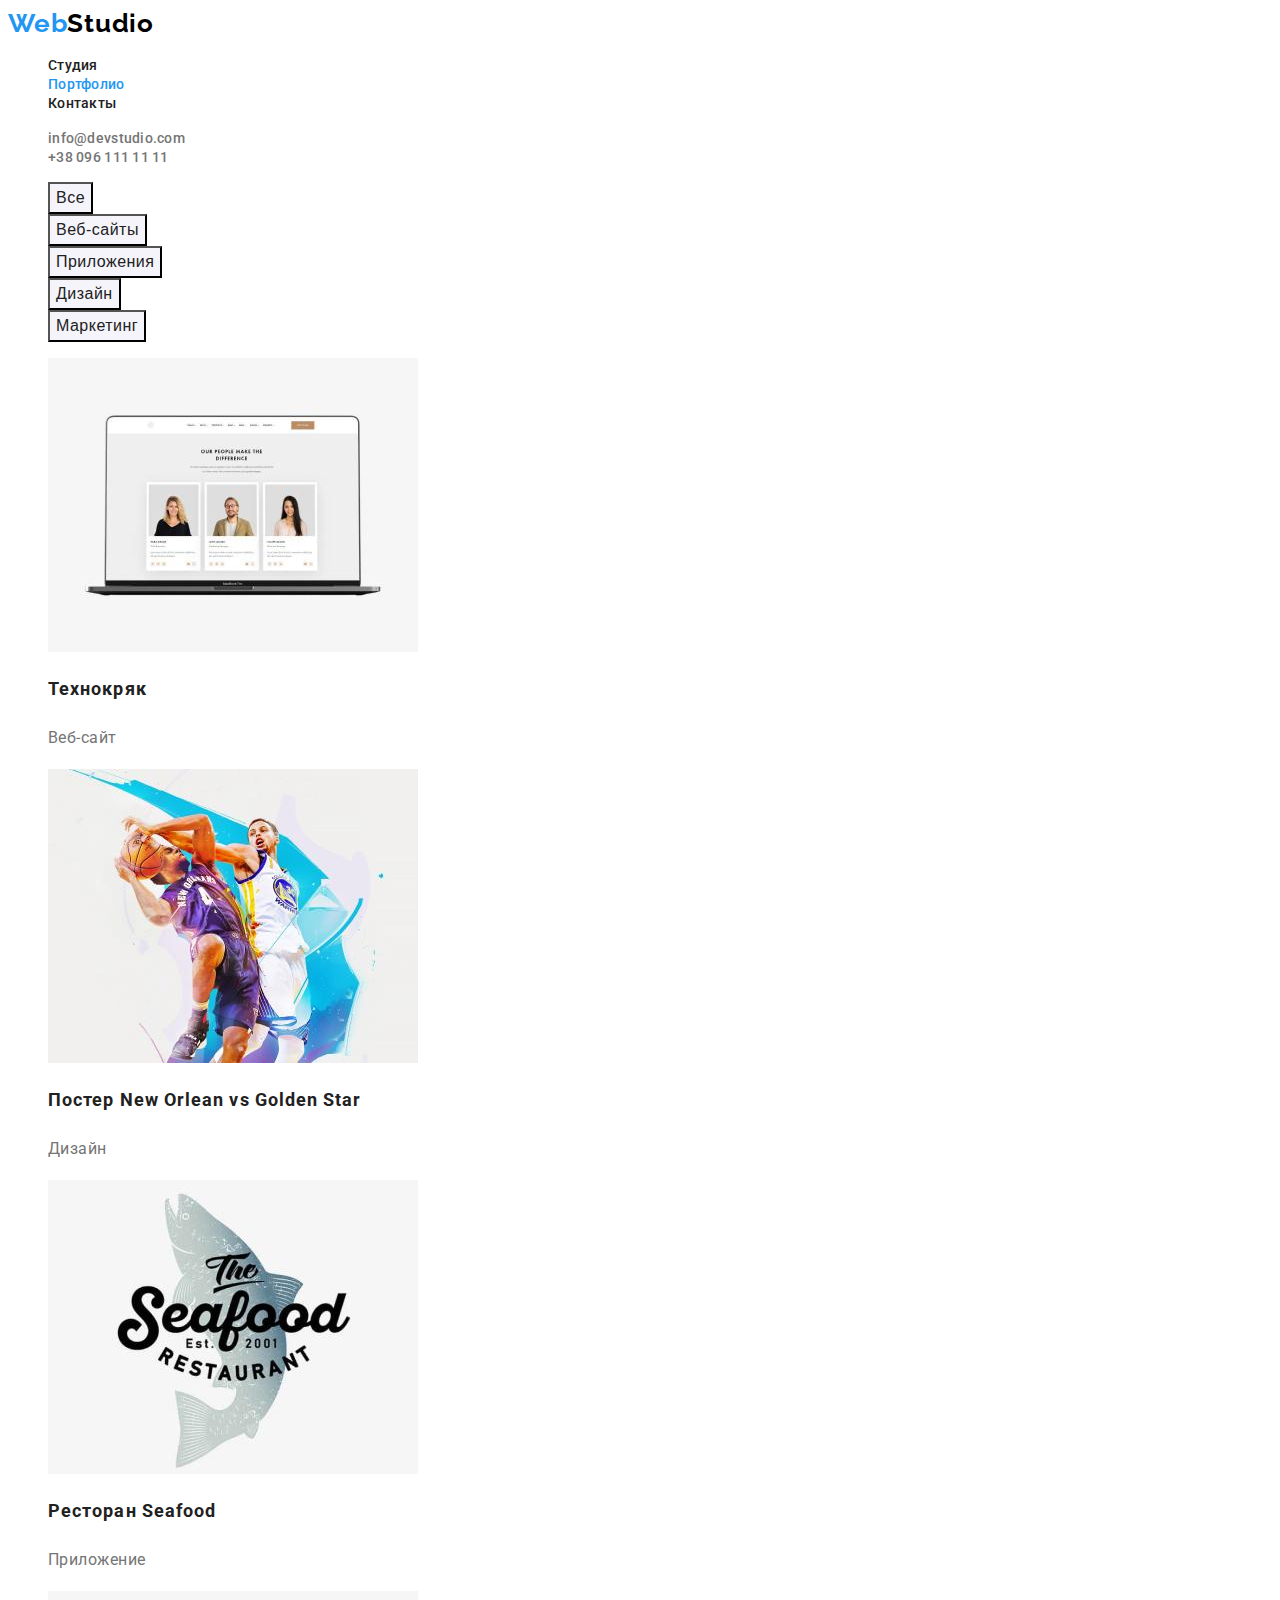
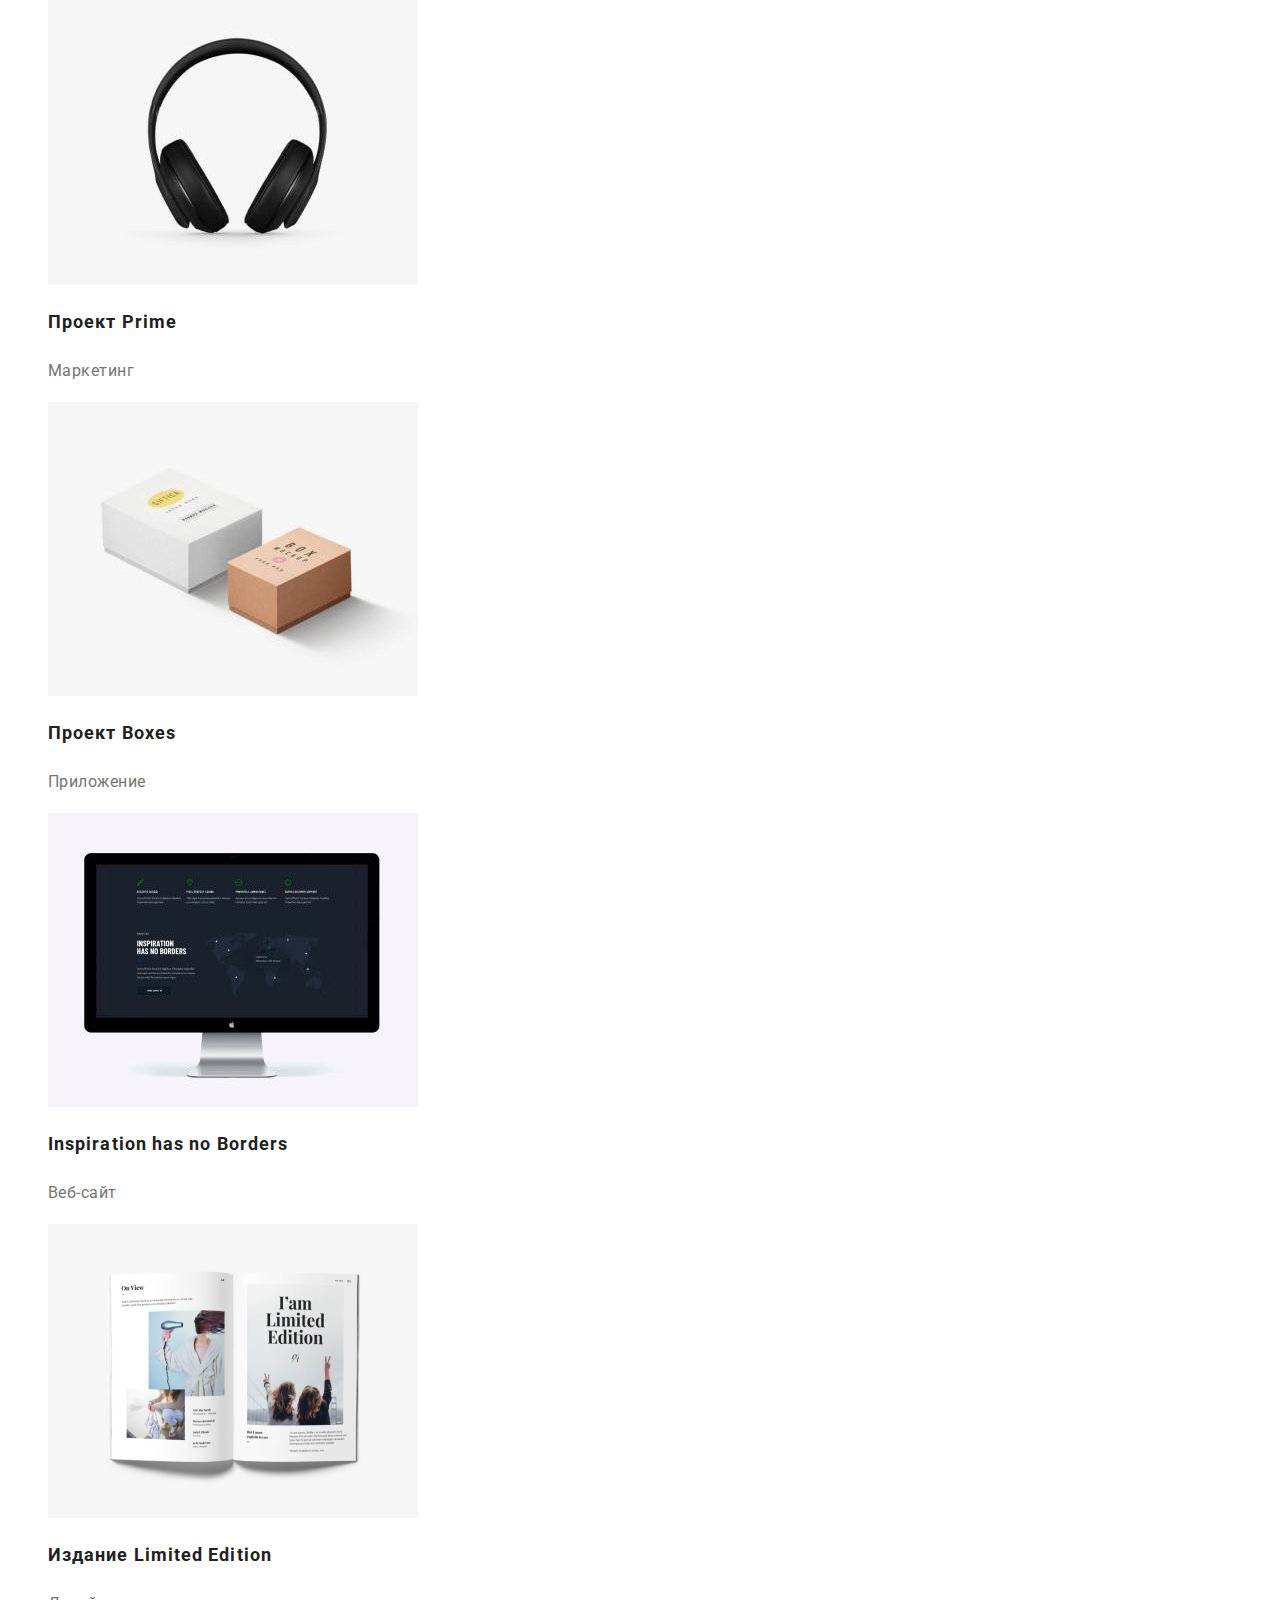
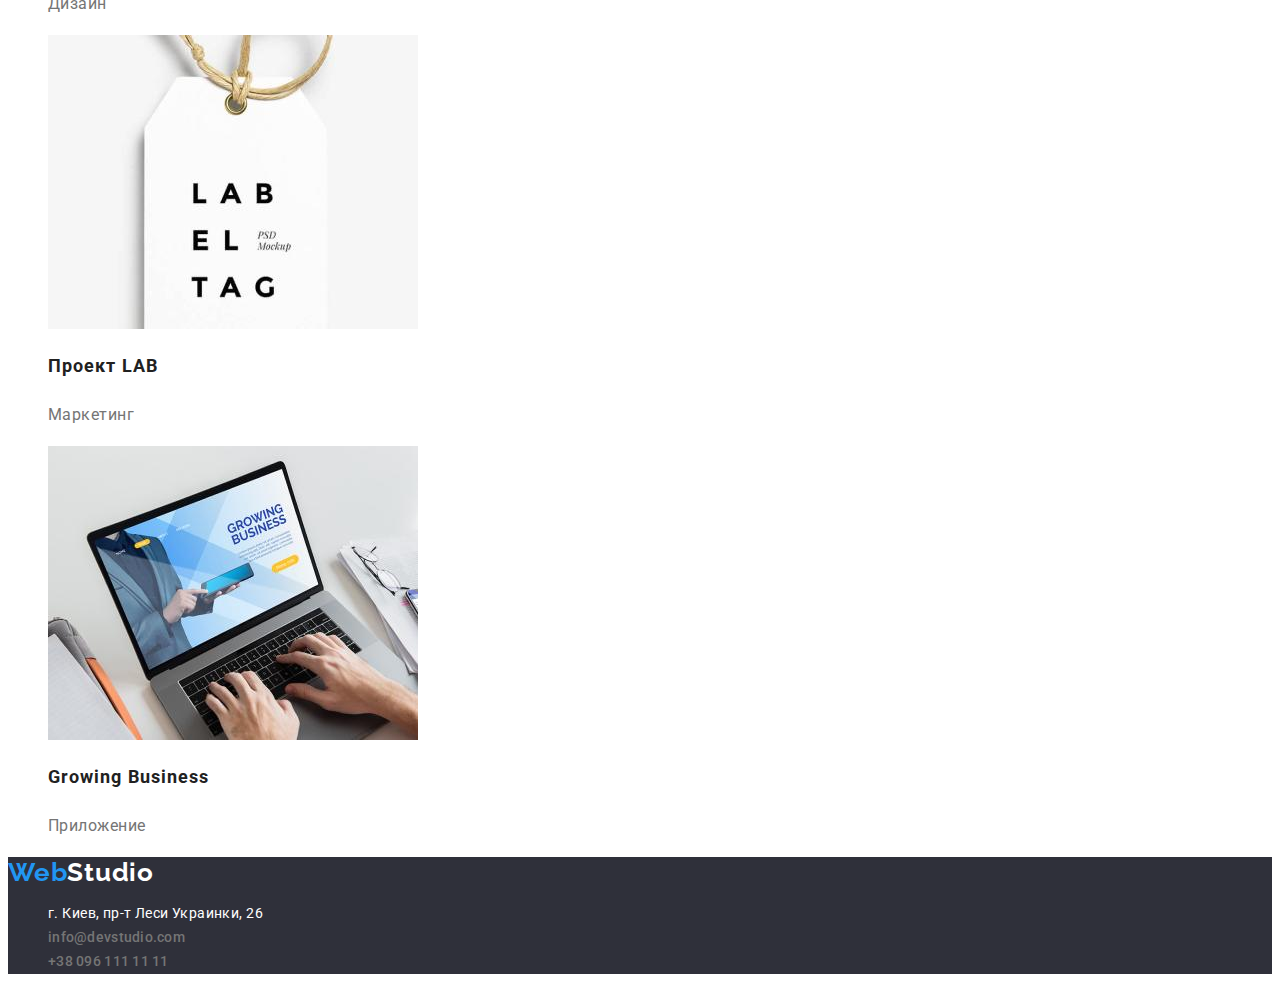
==== portfolio.html @ d2541bf8 "Adds homework2 files" ====
<!DOCTYPE html>
<html lang="ru">
  <head>
    <meta charset="UTF-8" />
    <meta http-equiv="X-UA-Compatible" content="IE=edge" />
    <meta name="viewport" content="width=device-width, initial-scale=1.0" />
    <title>Портфолио</title>
    <link rel="preconnect" href="https://fonts.googleapis.com" />
    <link rel="preconnect" href="https://fonts.gstatic.com" crossorigin />
    <link
      href="https://fonts.googleapis.com/css2?family=Raleway:wght@700&family=Roboto:wght@400;500;700;900&display=swap"
      rel="stylesheet"
    />
    <link rel="stylesheet" href="./css/styles.css" />
  </head>
  <body>
    <header>
      <nav class="nav">
        <a
          href="https://aleksgtd.github.io/goit-markup-hw-02/"
          lang="en"
          class="link logo"
          ><span class="left">Web</span
          ><span class="right-header">Studio</span></a
        >
        <ul class="list site-nav">
          <li>
            <a href="./index.html" class="link site-nav-link">Студия</a>
          </li>
          <li>
            <a href="portfolio.html" class="link site-nav-link current"
              >Портфолио</a
            >
          </li>
          <li><a href="" class="link site-nav-link">Контакты</a></li>
        </ul>
      </nav>

      <ul class="list contacts">
        <li>
          <a href="mailto:info@devstudio.com" class="link contacts-link"
            >info@devstudio.com</a
          >
        </li>
        <li>
          <a href="tel:+380961111111" class="link contacts-link"
            >+38 096 111 11 11</a
          >
        </li>
      </ul>
    </header>

    <main>
      <section class="portfolio">
        <ul class="list">
          <li>
            <button type="button" class="button portfolio-btn">Все</button>
          </li>
          <li>
            <button type="button" class="button portfolio-btn">
              Веб-сайты
            </button>
          </li>
          <li>
            <button type="button" class="button portfolio-btn">
              Приложения
            </button>
          </li>
          <li>
            <button type="button" class="button portfolio-btn">Дизайн</button>
          </li>
          <li>
            <button type="button" class="button portfolio-btn">
              Маркетинг
            </button>
          </li>
        </ul>

        <ul class="list">
          <li>
            <img
              src="./images-portfolio/img-web-site.jpg"
              alt="ноутбук с открытым сайтом"
              width="370"
              height="294"
            />

            <h2 class="portfolio-title">Технокряк</h2>
            <p class="portfolio-desc">Веб-сайт</p>
          </li>
          <li>
            <img
              src="./images-portfolio/img-design.jpg"
              alt="постер баскетбольной игры"
              width="370"
              height="294"
            />

            <h2 class="portfolio-title">
              Постер <span lang="en">New Orlean vs Golden Star</span>
            </h2>
            <p class="portfolio-desc">Дизайн</p>
          </li>
          <li>
            <img
              src="./images-portfolio/img-seafood.jpg"
              alt="логотип ресторана"
              width="370"
              height="294"
            />

            <h2 class="portfolio-title">
              Ресторан <span lang="en">Seafood</span>
            </h2>
            <p class="portfolio-desc">Приложение</p>
          </li>
          <li>
            <img
              src="./images-portfolio/img-project-prime.jpg"
              alt="наушники"
              width="370"
              height="294"
            />

            <h2 class="portfolio-title">Проект <span lang="en">Prime</span></h2>
            <p class="portfolio-desc">Маркетинг</p>
          </li>
          <li>
            <img
              src="./images-portfolio/img-project-boxes.jpg"
              alt="коробки"
              width="370"
              height="294"
            />

            <h2 class="portfolio-title">Проект <span lang="en">Boxes</span></h2>
            <p class="portfolio-desc">Приложение</p>
          </li>
          <li>
            <img
              src="./images-portfolio/img-inspiration-no-borders.jpg"
              alt="монитор компьютера"
              width="370"
              height="294"
            />

            <h2 lang="en" class="portfolio-title">
              Inspiration has no Borders
            </h2>
            <p class="portfolio-desc">Веб-сайт</p>
          </li>
          <li>
            <img
              src="./images-portfolio/img-limited-edition.jpg"
              alt="открытая книга"
              width="370"
              height="294"
            />

            <h2 class="portfolio-title">
              Издание <span lang="en">Limited Edition</span>
            </h2>
            <p class="portfolio-desc">Дизайн</p>
          </li>
          <li>
            <img
              src="./images-portfolio/img-project-lab.jpg"
              alt="бирка с текстом"
              width="370"
              height="294"
            />

            <h2 class="portfolio-title">Проект <span lang="en">LAB</span></h2>
            <p class="portfolio-desc">Маркетинг</p>
          </li>
          <li>
            <img
              src="./images-portfolio/img-growing-business.jpg"
              alt="открытый ноутбук"
              width="370"
              height="294"
            />

            <h2 lang="en" class="portfolio-title">Growing Business</h2>
            <p class="portfolio-desc">Приложение</p>
          </li>
        </ul>
      </section>
    </main>

    <footer class="footer">
      <a
        href="https://aleksgtd.github.io/goit-markup-hw-02/"
        lang="en"
        class="link logo"
        ><span class="left">Web</span
        ><span class="right-footer">Studio</span></a
      >
      <address class="address">
        <ul class="list">
          <li>
            <a href="" class="link contacts-physical"
              >г. Киев, пр-т Леси Украинки, 26</a
            >
          </li>
          <li>
            <a href="mailto:info@devstudio.com" class="link contacts-link"
              >info@devstudio.com</a
            >
          </li>
          <li>
            <a href="tel:+380961111111" class="link contacts-link"
              >+38 096 111 11 11</a
            >
          </li>
        </ul>
      </address>
    </footer>
  </body>
</html>
---- css/styles.css ----
:root {
  --logo-color-left: #2196f3;
  --logo-color-right-header: #000000;
  --logo-color-right-footer: #ffffff;
  --nav-item-color: #212121;
  --nav-item-focus-color: #2196f3;
  --contacts-color: #757575;
  --primery-title-color: #ffffff;
  --title-color: #212121;
  --focus-color: #2196f3;
  --text-color: #757575;
  --button-color: #212121;
  --button-background-color: #f5f4fa;
  --button-focus-color: #ffffff;
  --button-background-focus-color: #2196f3;
  --background-color-dark: #2f303a;
}

body {
  font-family: "roboto", sans-serif;
}

.list {
  list-style: none;
}

.link {
  font-style: inherit;
  text-decoration: none;
}

.logo {
  font-family: Raleway;
  font-weight: 700;
  font-size: 26px;
  line-height: 1.19;
  letter-spacing: 0.03em;
}

.left {
  color: var(--logo-color-left);
}

.button {
  font-style: inherit;
  color: var(--button-color);
  background-color: var(--button-background-color);
  cursor: pointer;
}

.button:focus,
.button:hover {
  color: var(--button-focus-color);
  background-color: var(--button-background-focus-color);
}

/*-header-*/

.right-header {
  color: var(--logo-color-right-header);
}

.site-nav-link {
  color: var(--nav-item-color);
  font-weight: 500;
  font-size: 14px;
  line-height: 1.14;
  letter-spacing: 0.02em;
}

.site-nav-link:focus,
.site-nav-link:hover {
  color: var(--nav-item-focus-color);
  font-weight: 500;
  font-size: 14px;
  line-height: 1.14;
  letter-spacing: 0.02em;
}

.site-nav-link.current {
  color: var(--nav-item-focus-color);
  font-weight: 500;
  font-size: 14px;
  line-height: 1.14;
  letter-spacing: 0.02em;
}

.contacts-link {
  color: var(--contacts-color);
  font-weight: 500;
  font-size: 14px;
  line-height: 1.14;
  letter-spacing: 0.02em;
}

.contacts-link:hover,
.contacts-link:focus {
  color: var(--nav-item-focus-color);
  font-weight: 500;
  font-size: 14px;
  line-height: 1.14;
  letter-spacing: 0.02em;
}

/*-footer-*/

.footer {
  background-color: var(--background-color-dark);
}

.right-footer {
  color: var(--logo-color-right-footer);
}

.address {
  font-style: inherit;
  font-size: 14px;
  line-height: 1.71;
  letter-spacing: 0.03em;
}

.contacts-physical {
  color: #ffffff;
}

.footer-contacts {
  color: var(--contacts-color);
}

/*-studio page-*/

/*-primery-section-*/
.primery-section {
  background-color: var(--background-color-dark);
}

.primery-title {
  color: var(--primery-title-color);
  font-weight: 900;
  font-size: 44px;
  line-height: 1.36;
  text-align: center;
  letter-spacing: 0.06em;
  text-transform: uppercase;
}

.primery-section > .button {
  font-weight: 700;
  font-size: 16px;
  line-height: 1.88;
  display: flex;
  align-items: center;
  text-align: center;
  letter-spacing: 0.06em;
}

.button.order-btn {
  color: #fff;
  background-color: #2196f3;
}

.button.order-btn:hover,
.button.order-btn:focus {
  background-color: #188ce8;
}

/*-secondary-section-*/
.secondary-section-undertitle {
  color: var(--title-color);
  font-weight: 700;
  font-size: 14px;
  line-height: 1.14;
  letter-spacing: 0.03em;
  text-transform: uppercase;
}

.secondary-section-text {
  color: var(--text-color);
  font-size: 14px;
  line-height: 1.71;
  letter-spacing: 0.03em;
}

/*-third-section-*/
.third-section-title {
  color: var(--title-color);
  font-weight: 700;
  font-size: 36px;
  line-height: 1.17;
  text-align: center;
  letter-spacing: 0.03em;
}

/*-forth-section-*/
.forth-section-title {
  color: var(--title-color);
  font-weight: 700;
  font-size: 36px;
  line-height: 1.17;
  text-align: center;
  letter-spacing: 0.03em;
}

.forth-section-undertitle {
  color: var(--title-color);
  font-weight: 500;
  font-size: 16px;
  line-height: 1.19;
  text-align: center;
  letter-spacing: 0.03em;
}

.forth-section-text {
  color: var(--text-color);
  font-size: 16px;
  line-height: 1.19;
  text-align: center;
  letter-spacing: 0.03em;
}

/*-portfolio page-*/

/*-buttons-section-*/
.portfolio-btn {
  font-weight: 500;
  font-size: 16px;
  line-height: 1.63;
  text-align: center;
  letter-spacing: 0.03em;
}

/*-pictures-section-*/
.portfolio-title {
  color: var(--title-color);
  font-weight: 700;
  font-size: 18px;
  line-height: 2;
  letter-spacing: 0.06em;
}

.portfolio-desc {
  color: var(--text-color);
  font-size: 16px;
  line-height: 1.88;
  letter-spacing: 0.03em;
}
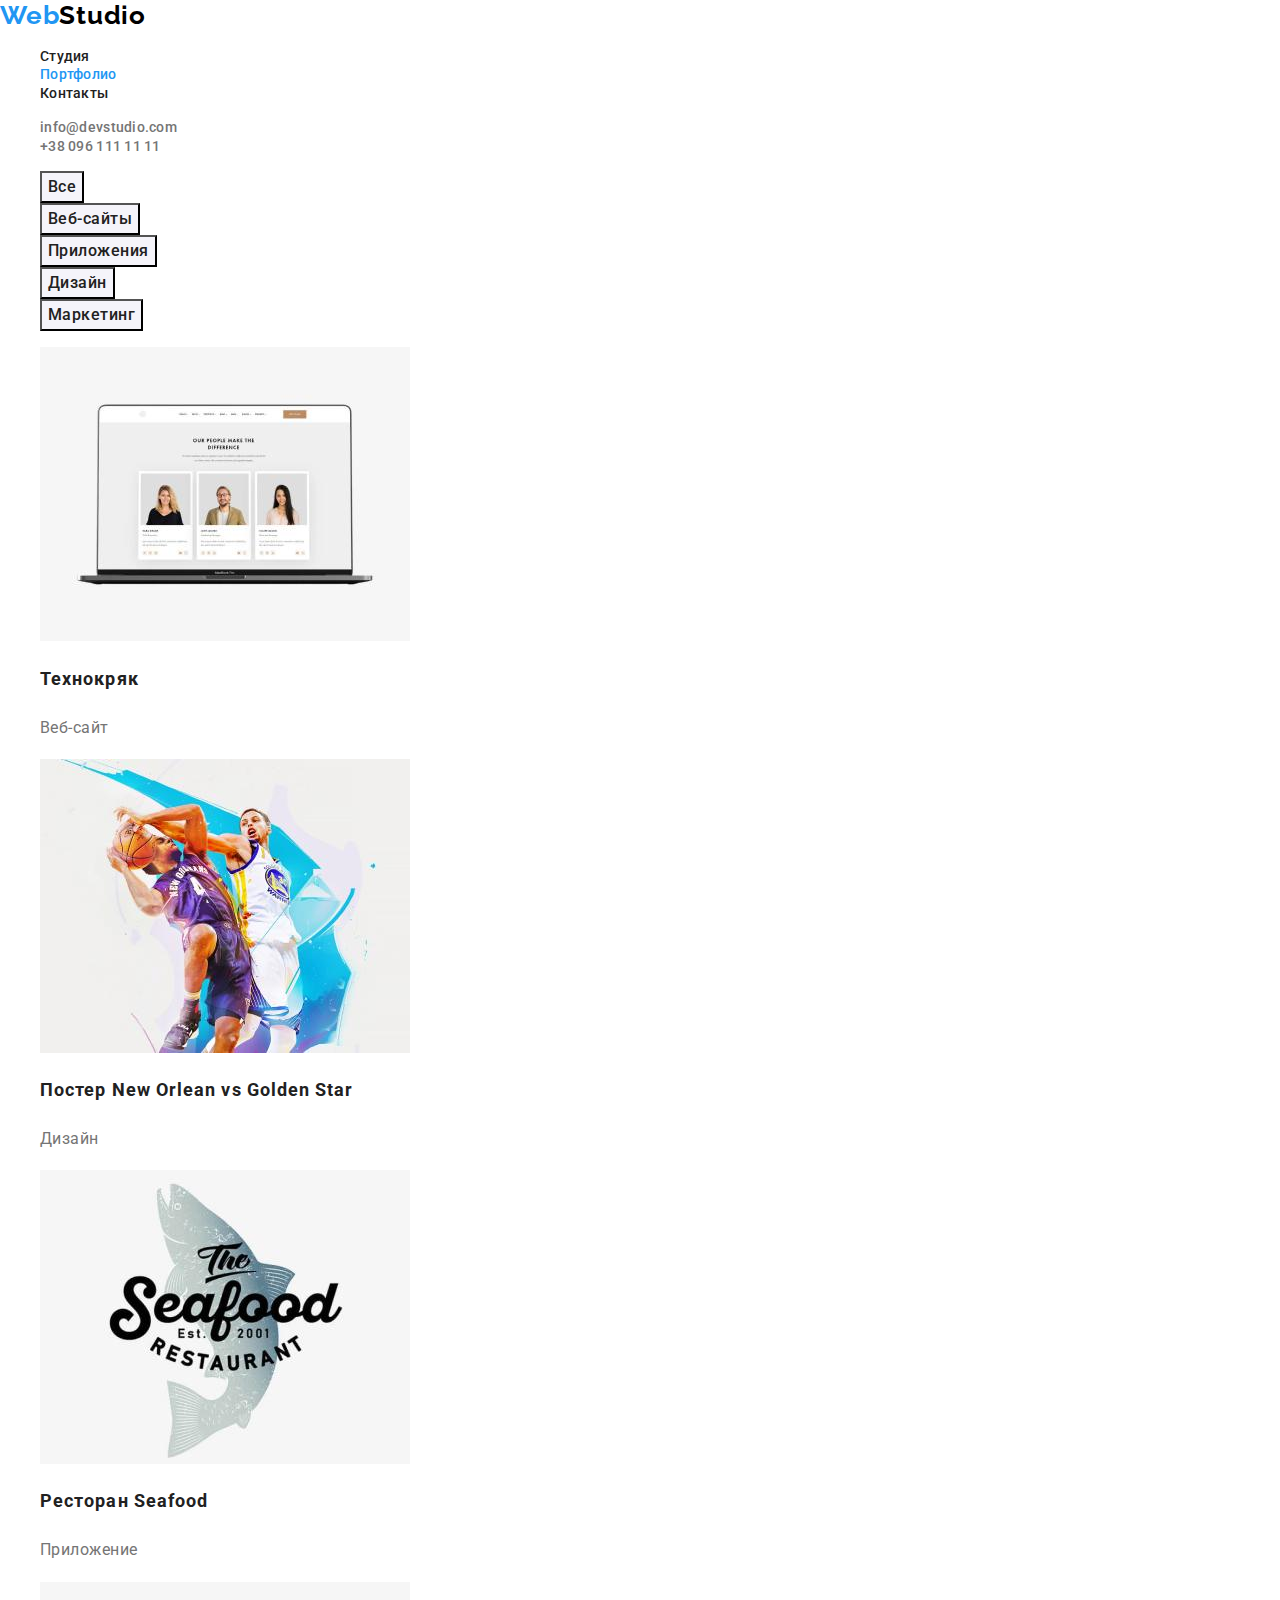
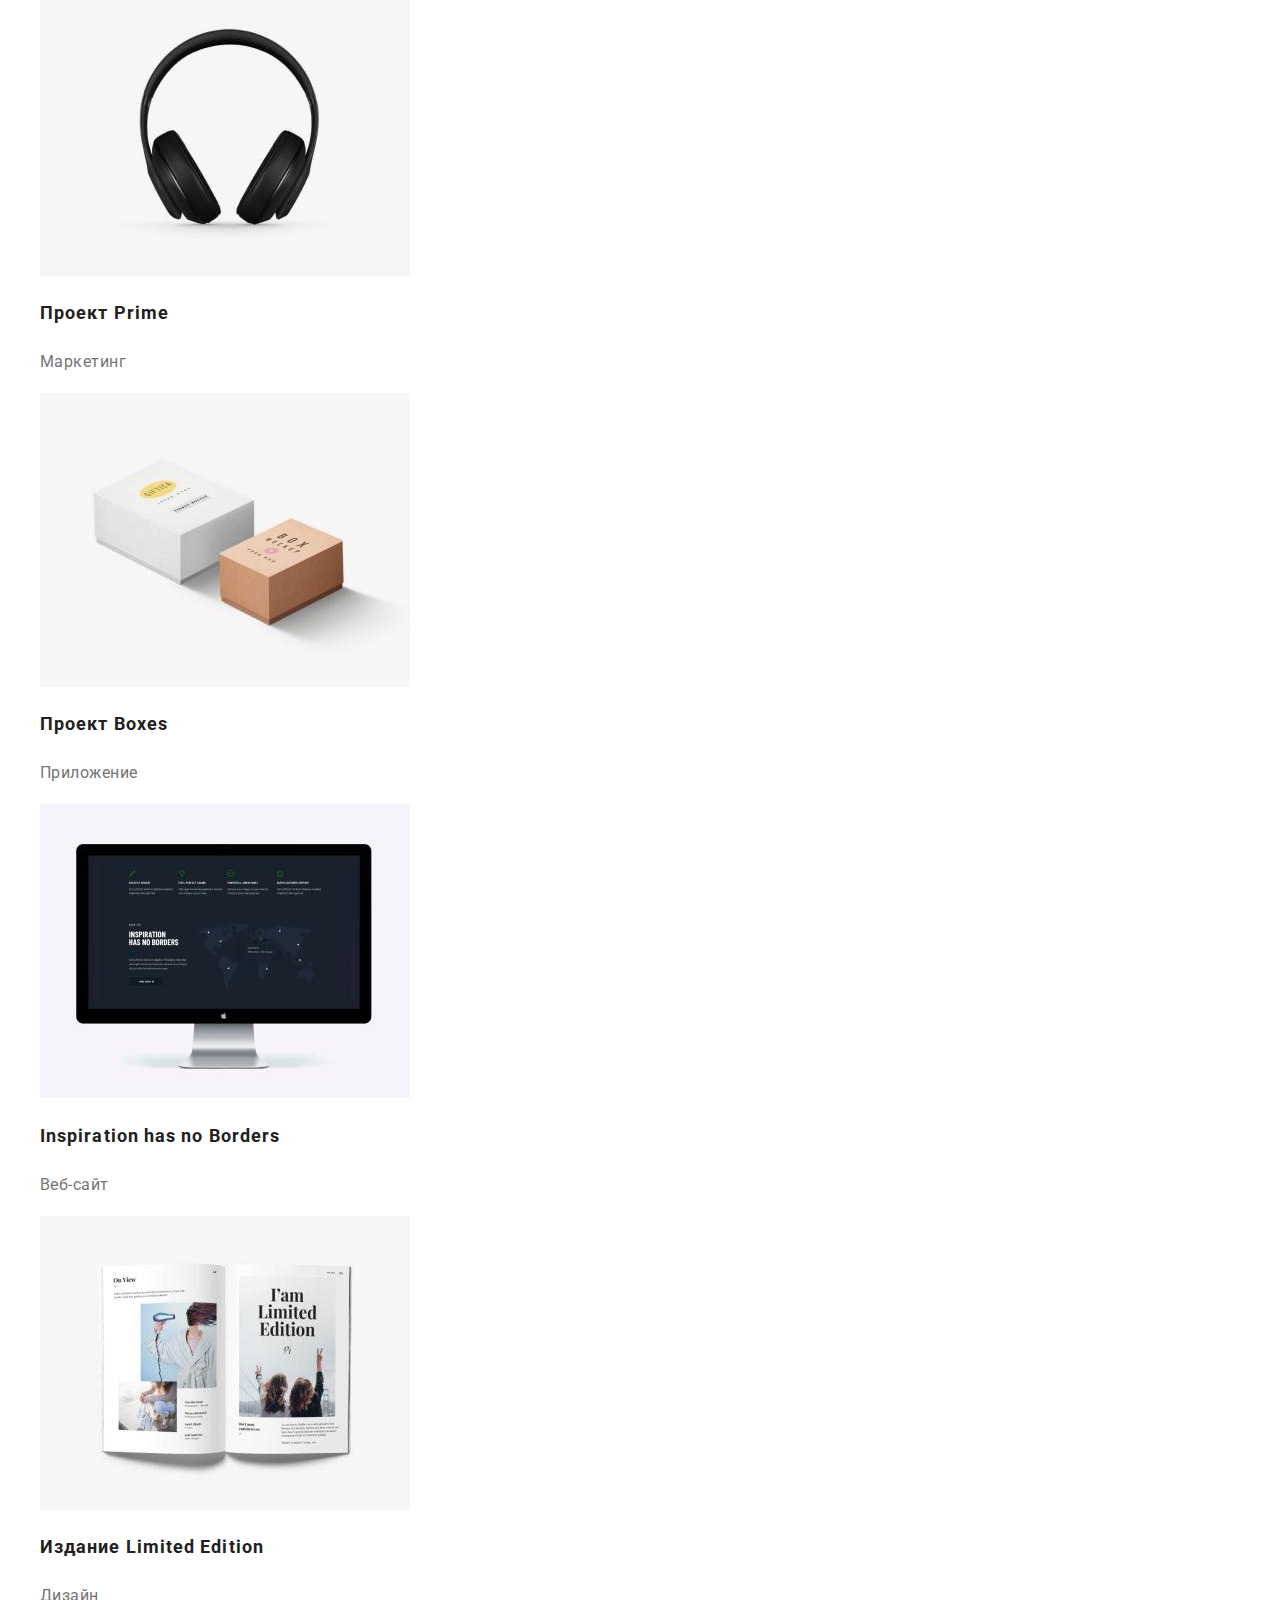
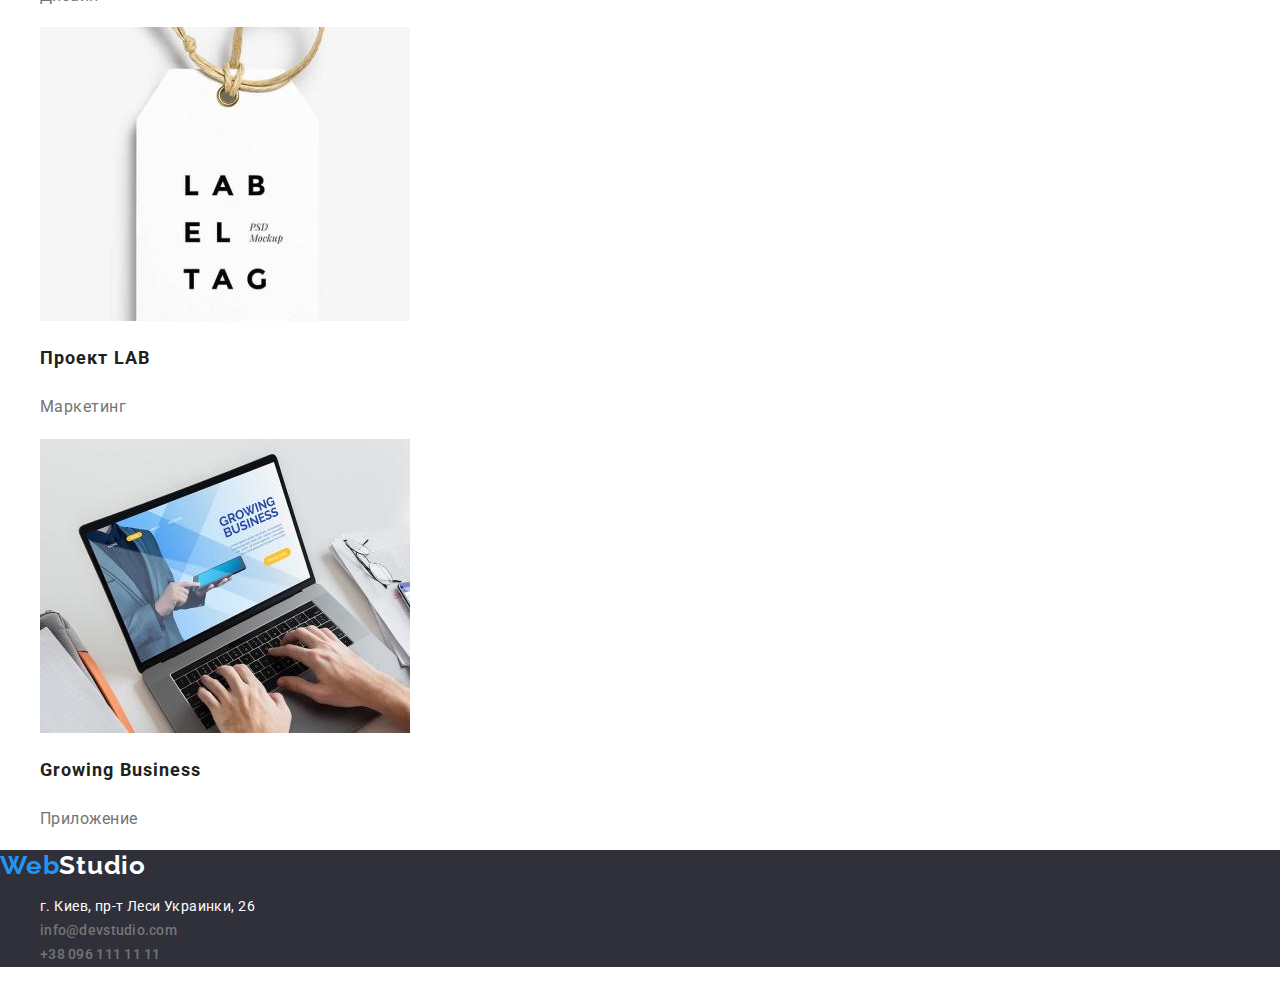
==== commit 3e340983: "Adds modern-normalize" ====
--- a/portfolio.html
+++ b/portfolio.html
@@ -11,6 +11,7 @@
       href="https://fonts.googleapis.com/css2?family=Raleway:wght@700&family=Roboto:wght@400;500;700;900&display=swap"
       rel="stylesheet"
     />
+    <link rel="stylesheet" href="./css/modern-normalize.css" />
     <link rel="stylesheet" href="./css/styles.css" />
   </head>
   <body>
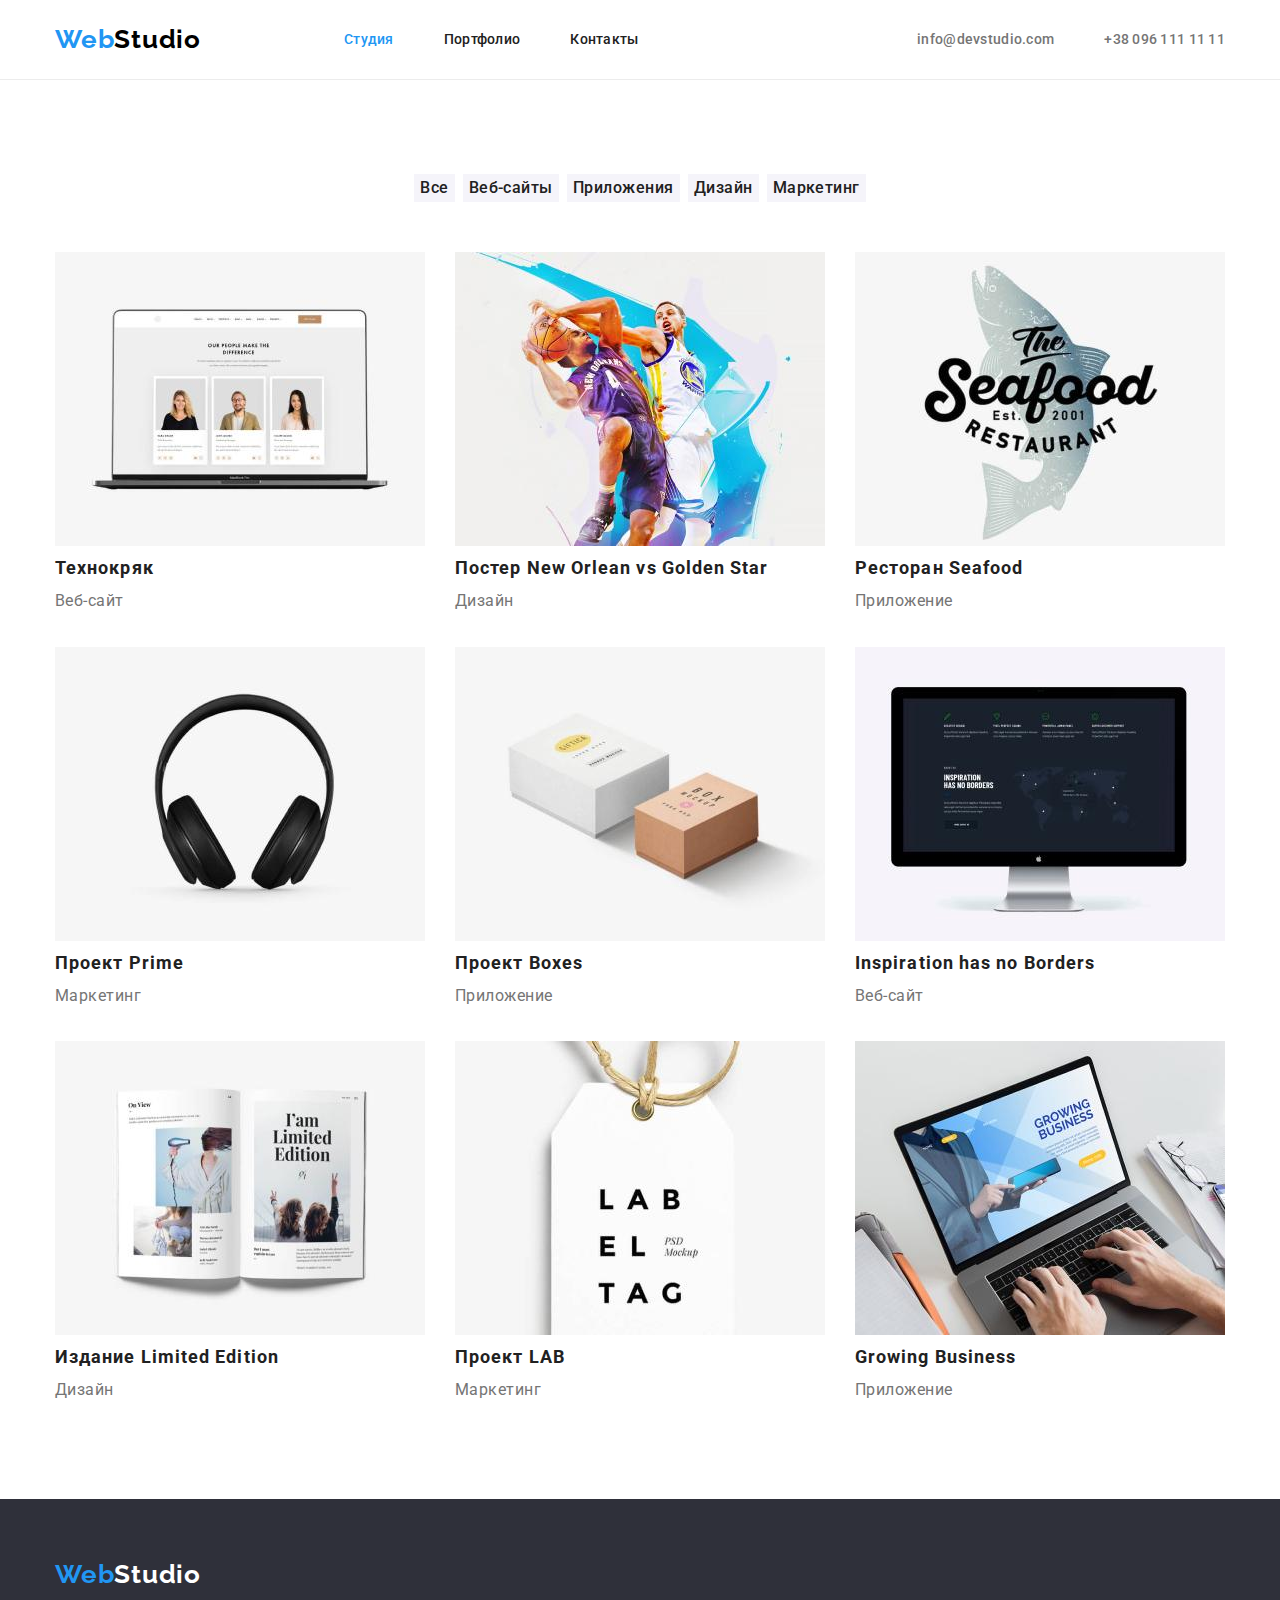
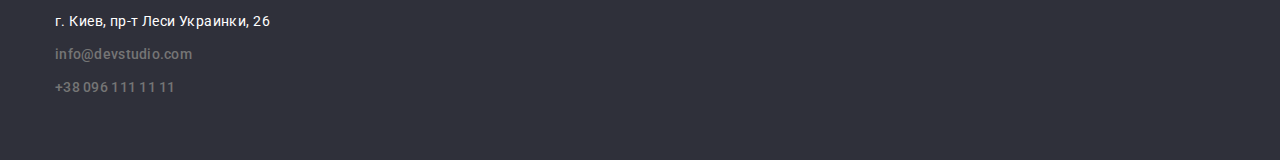
==== commit c4ea68c2: "Finishes visual part of homework3" ====
--- a/portfolio.html
+++ b/portfolio.html
@@ -15,207 +15,219 @@
     <link rel="stylesheet" href="./css/styles.css" />
   </head>
   <body>
-    <header>
-      <nav class="nav">
+    <header class="header">
+      <div class="container">
+        <nav class="nav">
+          <a
+            href="https://aleksgtd.github.io/goit-markup-hw-02/"
+            lang="en"
+            class="link logo"
+            ><span class="left">Web</span
+            ><span class="right-header">Studio</span></a
+          >
+          <ul class="list site-nav">
+            <li class="item">
+              <a href="./index.html" class="link site-nav-link current"
+                >Студия</a
+              >
+            </li>
+            <li class="item">
+              <a href="portfolio.html" class="link site-nav-link">Портфолио</a>
+            </li>
+            <li class="item">
+              <a href="" class="link site-nav-link">Контакты</a>
+            </li>
+          </ul>
+        </nav>
+
+        <ul class="list contacts">
+          <li class="item">
+            <a href="mailto:info@devstudio.com" class="link contacts-link"
+              >info@devstudio.com</a
+            >
+          </li>
+          <li class="item">
+            <a href="tel:+380961111111" class="link contacts-link"
+              >+38 096 111 11 11</a
+            >
+          </li>
+        </ul>
+      </div>
+    </header>
+
+    <main>
+      <section class="portfolio section">
+        <div class="container">
+          <ul class="list buttons-list">
+            <li class="item">
+              <button type="button" class="button portfolio-btn">Все</button>
+            </li>
+            <li class="item">
+              <button type="button" class="button portfolio-btn">
+                Веб-сайты
+              </button>
+            </li>
+            <li class="item">
+              <button type="button" class="button portfolio-btn">
+                Приложения
+              </button>
+            </li>
+            <li class="item">
+              <button type="button" class="button portfolio-btn">Дизайн</button>
+            </li>
+            <li class="item">
+              <button type="button" class="button portfolio-btn">
+                Маркетинг
+              </button>
+            </li>
+          </ul>
+
+          <ul class="list images-list">
+            <li class="item">
+              <img
+                src="./images-portfolio/img-web-site.jpg"
+                alt="ноутбук с открытым сайтом"
+                width="370"
+                height="294"
+              />
+
+              <h2 class="portfolio-title">Технокряк</h2>
+              <p class="portfolio-desc">Веб-сайт</p>
+            </li>
+            <li class="item">
+              <img
+                src="./images-portfolio/img-design.jpg"
+                alt="постер баскетбольной игры"
+                width="370"
+                height="294"
+              />
+
+              <h2 class="portfolio-title">
+                Постер <span lang="en">New Orlean vs Golden Star</span>
+              </h2>
+              <p class="portfolio-desc">Дизайн</p>
+            </li>
+            <li class="item">
+              <img
+                src="./images-portfolio/img-seafood.jpg"
+                alt="логотип ресторана"
+                width="370"
+                height="294"
+              />
+
+              <h2 class="portfolio-title">
+                Ресторан <span lang="en">Seafood</span>
+              </h2>
+              <p class="portfolio-desc">Приложение</p>
+            </li>
+            <li class="item">
+              <img
+                src="./images-portfolio/img-project-prime.jpg"
+                alt="наушники"
+                width="370"
+                height="294"
+              />
+
+              <h2 class="portfolio-title">
+                Проект <span lang="en">Prime</span>
+              </h2>
+              <p class="portfolio-desc">Маркетинг</p>
+            </li>
+            <li class="item">
+              <img
+                src="./images-portfolio/img-project-boxes.jpg"
+                alt="коробки"
+                width="370"
+                height="294"
+              />
+
+              <h2 class="portfolio-title">
+                Проект <span lang="en">Boxes</span>
+              </h2>
+              <p class="portfolio-desc">Приложение</p>
+            </li>
+            <li class="item">
+              <img
+                src="./images-portfolio/img-inspiration-no-borders.jpg"
+                alt="монитор компьютера"
+                width="370"
+                height="294"
+              />
+
+              <h2 lang="en" class="portfolio-title">
+                Inspiration has no Borders
+              </h2>
+              <p class="portfolio-desc">Веб-сайт</p>
+            </li>
+            <li class="item">
+              <img
+                src="./images-portfolio/img-limited-edition.jpg"
+                alt="открытая книга"
+                width="370"
+                height="294"
+              />
+
+              <h2 class="portfolio-title">
+                Издание <span lang="en">Limited Edition</span>
+              </h2>
+              <p class="portfolio-desc">Дизайн</p>
+            </li>
+            <li class="item">
+              <img
+                src="./images-portfolio/img-project-lab.jpg"
+                alt="бирка с текстом"
+                width="370"
+                height="294"
+              />
+
+              <h2 class="portfolio-title">Проект <span lang="en">LAB</span></h2>
+              <p class="portfolio-desc">Маркетинг</p>
+            </li>
+            <li class="item">
+              <img
+                src="./images-portfolio/img-growing-business.jpg"
+                alt="открытый ноутбук"
+                width="370"
+                height="294"
+              />
+
+              <h2 lang="en" class="portfolio-title">Growing Business</h2>
+              <p class="portfolio-desc">Приложение</p>
+            </li>
+          </ul>
+        </div>
+      </section>
+    </main>
+
+    <footer class="footer">
+      <div class="container">
         <a
           href="https://aleksgtd.github.io/goit-markup-hw-02/"
           lang="en"
           class="link logo"
           ><span class="left">Web</span
-          ><span class="right-header">Studio</span></a
+          ><span class="right-footer">Studio</span></a
         >
-        <ul class="list site-nav">
-          <li>
-            <a href="./index.html" class="link site-nav-link">Студия</a>
-          </li>
-          <li>
-            <a href="portfolio.html" class="link site-nav-link current"
-              >Портфолио</a
-            >
-          </li>
-          <li><a href="" class="link site-nav-link">Контакты</a></li>
-        </ul>
-      </nav>
-
-      <ul class="list contacts">
-        <li>
-          <a href="mailto:info@devstudio.com" class="link contacts-link"
-            >info@devstudio.com</a
-          >
-        </li>
-        <li>
-          <a href="tel:+380961111111" class="link contacts-link"
-            >+38 096 111 11 11</a
-          >
-        </li>
-      </ul>
-    </header>
-
-    <main>
-      <section class="portfolio">
-        <ul class="list">
-          <li>
-            <button type="button" class="button portfolio-btn">Все</button>
-          </li>
-          <li>
-            <button type="button" class="button portfolio-btn">
-              Веб-сайты
-            </button>
-          </li>
-          <li>
-            <button type="button" class="button portfolio-btn">
-              Приложения
-            </button>
-          </li>
-          <li>
-            <button type="button" class="button portfolio-btn">Дизайн</button>
-          </li>
-          <li>
-            <button type="button" class="button portfolio-btn">
-              Маркетинг
-            </button>
-          </li>
-        </ul>
-
-        <ul class="list">
-          <li>
-            <img
-              src="./images-portfolio/img-web-site.jpg"
-              alt="ноутбук с открытым сайтом"
-              width="370"
-              height="294"
-            />
-
-            <h2 class="portfolio-title">Технокряк</h2>
-            <p class="portfolio-desc">Веб-сайт</p>
-          </li>
-          <li>
-            <img
-              src="./images-portfolio/img-design.jpg"
-              alt="постер баскетбольной игры"
-              width="370"
-              height="294"
-            />
-
-            <h2 class="portfolio-title">
-              Постер <span lang="en">New Orlean vs Golden Star</span>
-            </h2>
-            <p class="portfolio-desc">Дизайн</p>
-          </li>
-          <li>
-            <img
-              src="./images-portfolio/img-seafood.jpg"
-              alt="логотип ресторана"
-              width="370"
-              height="294"
-            />
-
-            <h2 class="portfolio-title">
-              Ресторан <span lang="en">Seafood</span>
-            </h2>
-            <p class="portfolio-desc">Приложение</p>
-          </li>
-          <li>
-            <img
-              src="./images-portfolio/img-project-prime.jpg"
-              alt="наушники"
-              width="370"
-              height="294"
-            />
-
-            <h2 class="portfolio-title">Проект <span lang="en">Prime</span></h2>
-            <p class="portfolio-desc">Маркетинг</p>
-          </li>
-          <li>
-            <img
-              src="./images-portfolio/img-project-boxes.jpg"
-              alt="коробки"
-              width="370"
-              height="294"
-            />
-
-            <h2 class="portfolio-title">Проект <span lang="en">Boxes</span></h2>
-            <p class="portfolio-desc">Приложение</p>
-          </li>
-          <li>
-            <img
-              src="./images-portfolio/img-inspiration-no-borders.jpg"
-              alt="монитор компьютера"
-              width="370"
-              height="294"
-            />
-
-            <h2 lang="en" class="portfolio-title">
-              Inspiration has no Borders
-            </h2>
-            <p class="portfolio-desc">Веб-сайт</p>
-          </li>
-          <li>
-            <img
-              src="./images-portfolio/img-limited-edition.jpg"
-              alt="открытая книга"
-              width="370"
-              height="294"
-            />
-
-            <h2 class="portfolio-title">
-              Издание <span lang="en">Limited Edition</span>
-            </h2>
-            <p class="portfolio-desc">Дизайн</p>
-          </li>
-          <li>
-            <img
-              src="./images-portfolio/img-project-lab.jpg"
-              alt="бирка с текстом"
-              width="370"
-              height="294"
-            />
-
-            <h2 class="portfolio-title">Проект <span lang="en">LAB</span></h2>
-            <p class="portfolio-desc">Маркетинг</p>
-          </li>
-          <li>
-            <img
-              src="./images-portfolio/img-growing-business.jpg"
-              alt="открытый ноутбук"
-              width="370"
-              height="294"
-            />
-
-            <h2 lang="en" class="portfolio-title">Growing Business</h2>
-            <p class="portfolio-desc">Приложение</p>
-          </li>
-        </ul>
-      </section>
-    </main>
-
-    <footer class="footer">
-      <a
-        href="https://aleksgtd.github.io/goit-markup-hw-02/"
-        lang="en"
-        class="link logo"
-        ><span class="left">Web</span
-        ><span class="right-footer">Studio</span></a
-      >
-      <address class="address">
-        <ul class="list">
-          <li>
-            <a href="" class="link contacts-physical"
-              >г. Киев, пр-т Леси Украинки, 26</a
-            >
-          </li>
-          <li>
-            <a href="mailto:info@devstudio.com" class="link contacts-link"
-              >info@devstudio.com</a
-            >
-          </li>
-          <li>
-            <a href="tel:+380961111111" class="link contacts-link"
-              >+38 096 111 11 11</a
-            >
-          </li>
-        </ul>
-      </address>
+        <address class="address">
+          <ul class="list">
+            <li class="item">
+              <a href="" class="link contacts-physical"
+                >г. Киев, пр-т Леси Украинки, 26</a
+              >
+            </li>
+            <li class="item">
+              <a href="mailto:info@devstudio.com" class="link contacts-link"
+                >info@devstudio.com</a
+              >
+            </li>
+            <li class="item">
+              <a href="tel:+380961111111" class="link contacts-link"
+                >+38 096 111 11 11</a
+              >
+            </li>
+          </ul>
+        </address>
+      </div>
     </footer>
   </body>
 </html>
--- a/css/styles.css
+++ b/css/styles.css
@@ -20,8 +20,152 @@
   font-family: "roboto", sans-serif;
 }
 
+h1,
+h2,
+h3,
+h4,
+h5,
+h6,
+p,
+ul {
+  margin: 0 auto;
+}
+
 .list {
   list-style: none;
+  padding: 0;
+}
+
+.header {
+  height: 80px;
+  display: flex;
+  align-items: center;
+}
+
+.container {
+  width: 1200px;
+  padding: 0 15px;
+  margin: 0 auto;
+}
+
+.header .container,
+.nav,
+.site-nav,
+.contacts {
+  display: flex;
+}
+
+.header .container,
+.nav,
+.contacts {
+  justify-content: space-between;
+  align-items: center;
+}
+
+.list.contacts {
+  margin: 0;
+}
+
+.contacts .item {
+  text-align: end;
+}
+
+.primery-section .container {
+  display: flex;
+  flex-direction: column;
+  align-items: center;
+  padding: 106px 0;
+}
+
+.button.order-btn {
+  display: inline-block;
+  width: 200px;
+  height: 50px;
+  margin-top: 30px;
+}
+
+.section {
+  padding: 94px 0;
+}
+
+.secondary-section .container {
+  display: flex;
+}
+
+.secondary-section .list {
+  display: flex;
+  justify-content: space-between;
+}
+
+.secondary-section .item {
+  width: 270px;
+}
+
+.secondary-section .item:not(:last-child) {
+  margin: 0 30px 0 0;
+}
+
+.secondary-section-text {
+  margin: 10px 0 0 0;
+}
+
+.section.third-section {
+  padding: 0 0 94px 0;
+}
+
+.third-section .list {
+  display: flex;
+  justify-content: space-between;
+  margin-top: 50px;
+}
+
+.third-section .item:not(:last-child) {
+  margin-right: 30px;
+}
+
+.forth-section .list {
+  display: flex;
+  justify-content: space-between;
+  margin-top: 50px;
+}
+
+.forth-section .item {
+  background-color: #ffffff;
+}
+
+.forth-section .item:not(:last-child) {
+  margin-right: 30px;
+}
+
+.forth-section-undertitle {
+  margin: 30px 0 10px 0;
+}
+
+.forth-section-text {
+  margin-bottom: 30px;
+}
+
+.address .link {
+  margin: 0;
+}
+
+.footer {
+  padding: 60px 0;
+}
+
+.footer .container,
+.address {
+  display: flex;
+  flex-direction: column;
+  align-items: flex-start;
+}
+
+.footer .logo {
+  margin: 0 0 20px 0;
+}
+
+.footer .item:not(:last-child) {
+  margin-bottom: 9px;
 }
 
 .link {
@@ -29,12 +173,19 @@
   text-decoration: none;
 }
 
+.site-nav-link,
+.contacts-link {
+  margin: 0 0 0 50px;
+}
+
 .logo {
   font-family: Raleway;
   font-weight: 700;
   font-size: 26px;
   line-height: 1.19;
   letter-spacing: 0.03em;
+  text-align: center;
+  margin: 0 93px 0 0;
 }
 
 .left {
@@ -149,7 +300,6 @@
   font-size: 16px;
   line-height: 1.88;
   display: flex;
-  align-items: center;
   text-align: center;
   letter-spacing: 0.06em;
 }
@@ -192,6 +342,10 @@
 }
 
 /*-forth-section-*/
+.forth-section {
+  background-color: #f5f4fa;
+}
+
 .forth-section-title {
   color: var(--title-color);
   font-weight: 700;
@@ -220,6 +374,10 @@
 
 /*-portfolio page-*/
 
+.portfolio {
+  background-color: #fff;
+}
+
 /*-buttons-section-*/
 .portfolio-btn {
   font-weight: 500;
@@ -229,7 +387,24 @@
   letter-spacing: 0.03em;
 }
 
-/*-pictures-section-*/
+.buttons-list {
+  display: flex;
+  justify-content: center;
+}
+
+.buttons-list .item:not(:last-child) {
+  margin-right: 8px;
+}
+
+.buttons-list {
+  margin-bottom: 50px;
+}
+
+.portfolio-btn {
+  border-style: none;
+}
+
+/*-images-section-*/
 .portfolio-title {
   color: var(--title-color);
   font-weight: 700;
@@ -244,3 +419,22 @@
   line-height: 1.88;
   letter-spacing: 0.03em;
 }
+
+.images-list {
+  display: flex;
+  flex-wrap: wrap;
+}
+
+.images-list .item:not(:nth-child(3n)) {
+  margin-right: 30px;
+}
+
+.images-list .item:not(:nth-child(-n + 3)) {
+  margin-top: 30px;
+}
+
+.header {
+  border-bottom: #ececec;
+  border-width: 0 0 1px 0;
+  border-style: solid;
+}
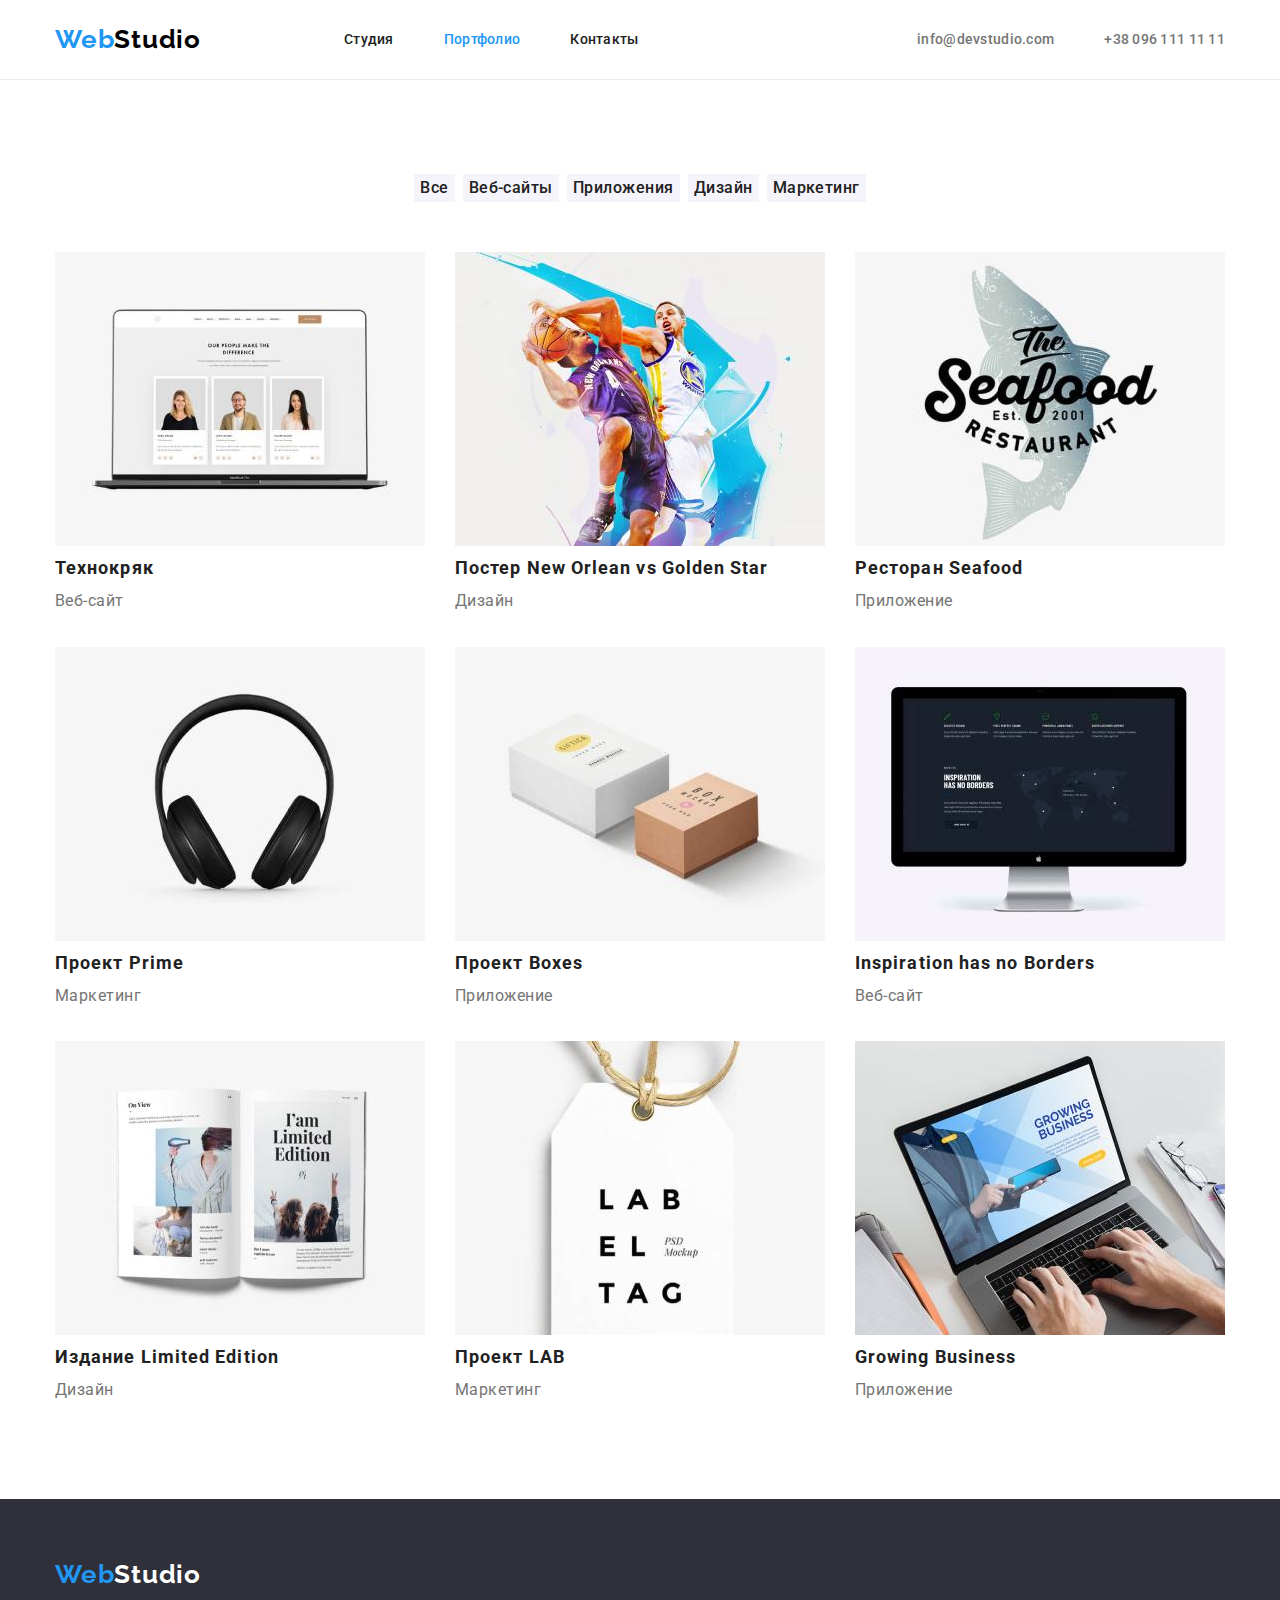
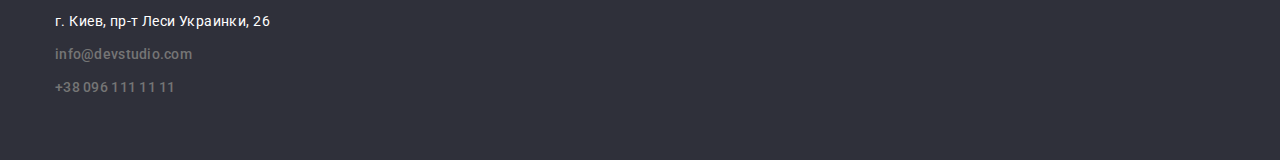
==== commit 18aa8e6a: "Fixes portfolio page current" ====
--- a/portfolio.html
+++ b/portfolio.html
@@ -27,12 +27,12 @@
           >
           <ul class="list site-nav">
             <li class="item">
-              <a href="./index.html" class="link site-nav-link current"
-                >Студия</a
-              >
-            </li>
-            <li class="item">
-              <a href="portfolio.html" class="link site-nav-link">Портфолио</a>
+              <a href="./index.html" class="link site-nav-link">Студия</a>
+            </li>
+            <li class="item">
+              <a href="portfolio.html" class="link site-nav-link current"
+                >Портфолио</a
+              >
             </li>
             <li class="item">
               <a href="" class="link site-nav-link">Контакты</a>
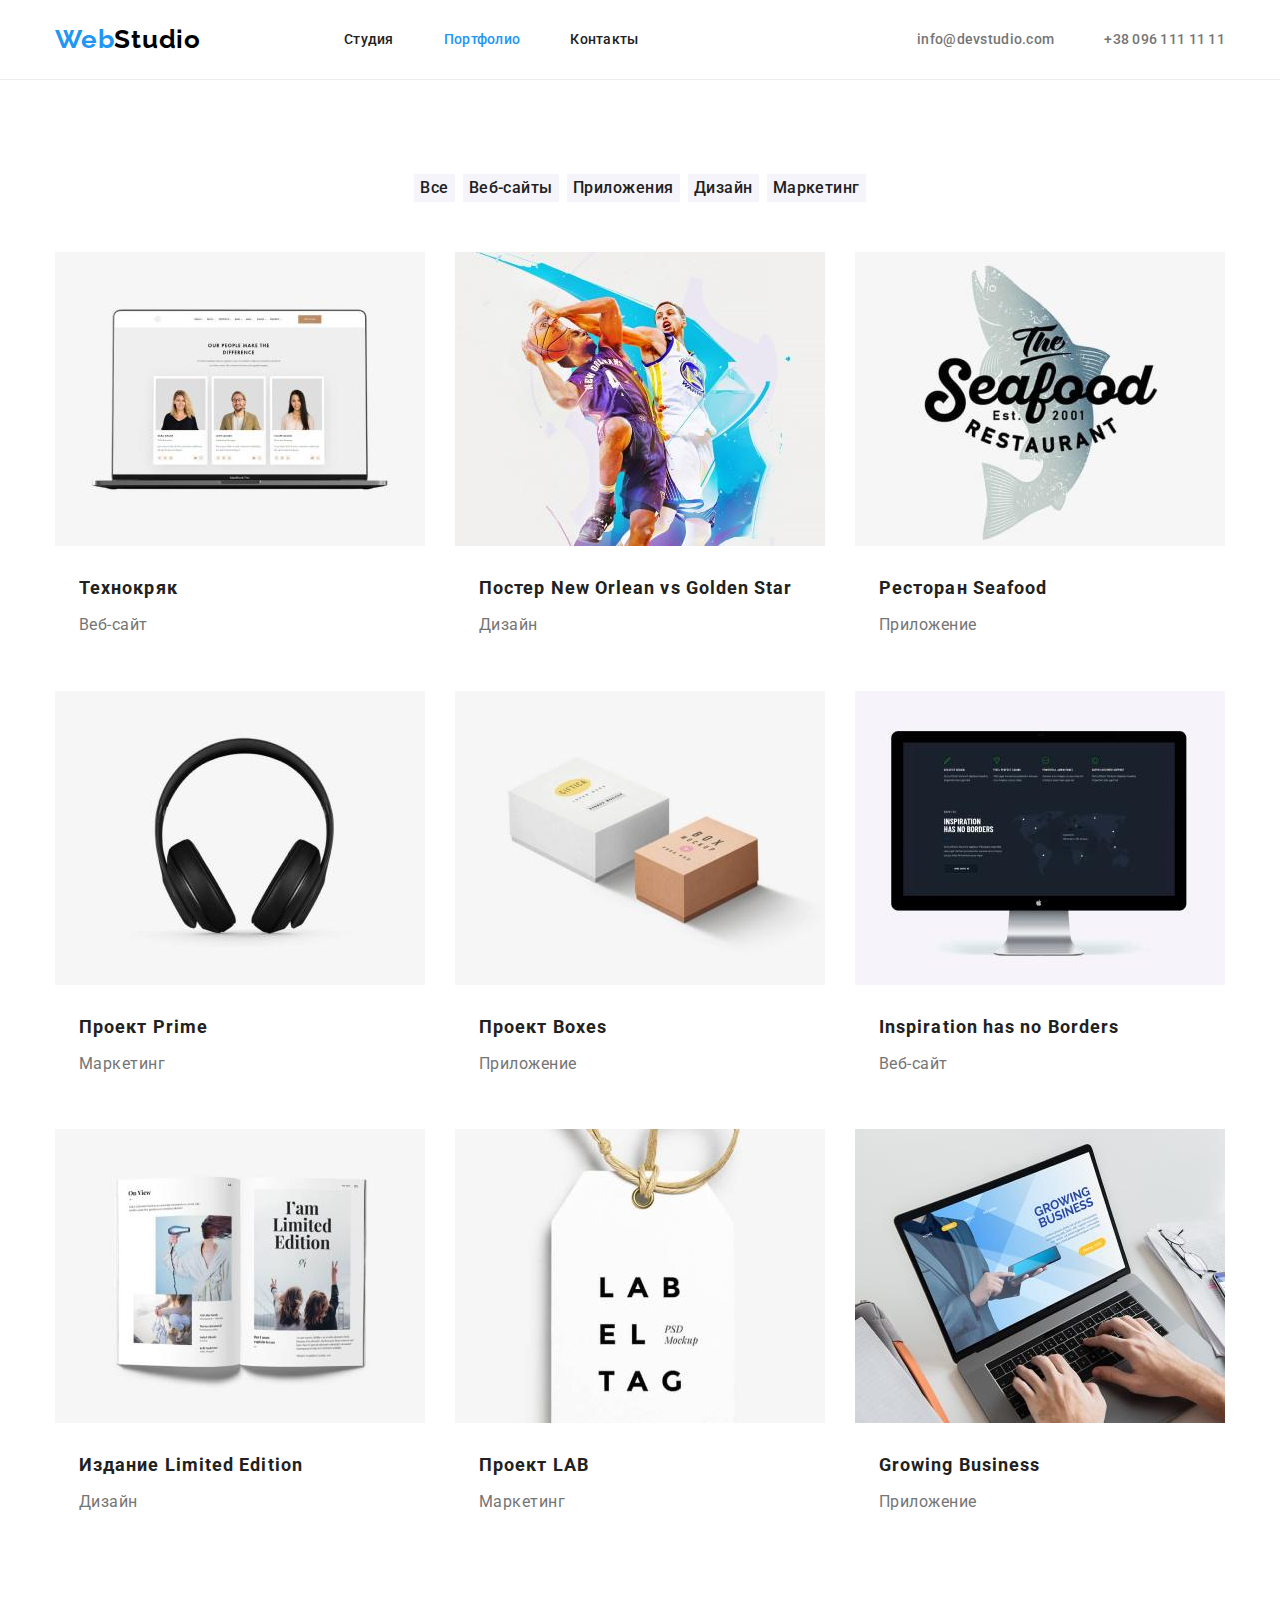
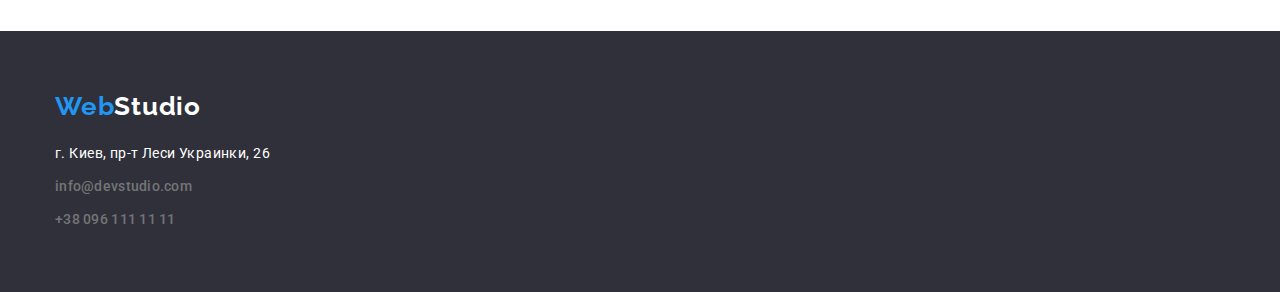
==== commit 62eeff81: "Puts code into the right order" ====
--- a/portfolio.html
+++ b/portfolio.html
@@ -90,9 +90,10 @@
                 width="370"
                 height="294"
               />
-
-              <h2 class="portfolio-title">Технокряк</h2>
-              <p class="portfolio-desc">Веб-сайт</p>
+              <div class="portfolio-image-desc">
+                <h2 class="portfolio-title">Технокряк</h2>
+                <p class="portfolio-desc">Веб-сайт</p>
+              </div>
             </li>
             <li class="item">
               <img
@@ -101,11 +102,12 @@
                 width="370"
                 height="294"
               />
-
-              <h2 class="portfolio-title">
-                Постер <span lang="en">New Orlean vs Golden Star</span>
-              </h2>
-              <p class="portfolio-desc">Дизайн</p>
+              <div class="portfolio-image-desc">
+                <h2 class="portfolio-title">
+                  Постер <span lang="en">New Orlean vs Golden Star</span>
+                </h2>
+                <p class="portfolio-desc">Дизайн</p>
+              </div>
             </li>
             <li class="item">
               <img
@@ -114,11 +116,12 @@
                 width="370"
                 height="294"
               />
-
-              <h2 class="portfolio-title">
-                Ресторан <span lang="en">Seafood</span>
-              </h2>
-              <p class="portfolio-desc">Приложение</p>
+              <div class="portfolio-image-desc">
+                <h2 class="portfolio-title">
+                  Ресторан <span lang="en">Seafood</span>
+                </h2>
+                <p class="portfolio-desc">Приложение</p>
+              </div>
             </li>
             <li class="item">
               <img
@@ -127,11 +130,12 @@
                 width="370"
                 height="294"
               />
-
-              <h2 class="portfolio-title">
-                Проект <span lang="en">Prime</span>
-              </h2>
-              <p class="portfolio-desc">Маркетинг</p>
+              <div class="portfolio-image-desc">
+                <h2 class="portfolio-title">
+                  Проект <span lang="en">Prime</span>
+                </h2>
+                <p class="portfolio-desc">Маркетинг</p>
+              </div>
             </li>
             <li class="item">
               <img
@@ -140,11 +144,12 @@
                 width="370"
                 height="294"
               />
-
-              <h2 class="portfolio-title">
-                Проект <span lang="en">Boxes</span>
-              </h2>
-              <p class="portfolio-desc">Приложение</p>
+              <div class="portfolio-image-desc">
+                <h2 class="portfolio-title">
+                  Проект <span lang="en">Boxes</span>
+                </h2>
+                <p class="portfolio-desc">Приложение</p>
+              </div>
             </li>
             <li class="item">
               <img
@@ -153,11 +158,12 @@
                 width="370"
                 height="294"
               />
-
-              <h2 lang="en" class="portfolio-title">
-                Inspiration has no Borders
-              </h2>
-              <p class="portfolio-desc">Веб-сайт</p>
+              <div class="portfolio-image-desc">
+                <h2 lang="en" class="portfolio-title">
+                  Inspiration has no Borders
+                </h2>
+                <p class="portfolio-desc">Веб-сайт</p>
+              </div>
             </li>
             <li class="item">
               <img
@@ -166,11 +172,12 @@
                 width="370"
                 height="294"
               />
-
-              <h2 class="portfolio-title">
-                Издание <span lang="en">Limited Edition</span>
-              </h2>
-              <p class="portfolio-desc">Дизайн</p>
+              <div class="portfolio-image-desc">
+                <h2 class="portfolio-title">
+                  Издание <span lang="en">Limited Edition</span>
+                </h2>
+                <p class="portfolio-desc">Дизайн</p>
+              </div>
             </li>
             <li class="item">
               <img
@@ -179,9 +186,12 @@
                 width="370"
                 height="294"
               />
-
-              <h2 class="portfolio-title">Проект <span lang="en">LAB</span></h2>
-              <p class="portfolio-desc">Маркетинг</p>
+              <div class="portfolio-image-desc">
+                <h2 class="portfolio-title">
+                  Проект <span lang="en">LAB</span>
+                </h2>
+                <p class="portfolio-desc">Маркетинг</p>
+              </div>
             </li>
             <li class="item">
               <img
@@ -190,9 +200,10 @@
                 width="370"
                 height="294"
               />
-
-              <h2 lang="en" class="portfolio-title">Growing Business</h2>
-              <p class="portfolio-desc">Приложение</p>
+              <div class="portfolio-image-desc">
+                <h2 lang="en" class="portfolio-title">Growing Business</h2>
+                <p class="portfolio-desc">Приложение</p>
+              </div>
             </li>
           </ul>
         </div>
--- a/css/styles.css
+++ b/css/styles.css
@@ -36,16 +36,62 @@
   padding: 0;
 }
 
-.header {
-  height: 80px;
-  display: flex;
-  align-items: center;
-}
-
 .container {
   width: 1200px;
   padding: 0 15px;
   margin: 0 auto;
+}
+
+.section {
+  padding: 94px 0;
+}
+
+.link {
+  font-style: inherit;
+  text-decoration: none;
+}
+
+.site-nav-link,
+.contacts-link {
+  margin: 0 0 0 50px;
+}
+
+.logo {
+  font-family: Raleway;
+  font-weight: 700;
+  font-size: 26px;
+  line-height: 1.19;
+  letter-spacing: 0.03em;
+  text-align: center;
+  margin: 0 93px 0 0;
+}
+
+.left {
+  color: var(--logo-color-left);
+}
+
+.button {
+  font-style: inherit;
+  color: var(--button-color);
+  background-color: var(--button-background-color);
+  cursor: pointer;
+}
+
+.button:focus,
+.button:hover {
+  color: var(--button-focus-color);
+  background-color: var(--button-background-focus-color);
+}
+
+/*-header-*/
+
+.header {
+  height: 80px;
+  display: flex;
+  align-items: center;
+  border-bottom: #ececec;
+  border-width: 0 0 1px 0;
+  border-style: solid;
 }
 
 .header .container,
@@ -70,6 +116,107 @@
   text-align: end;
 }
 
+.right-header {
+  color: var(--logo-color-right-header);
+}
+
+.site-nav-link {
+  color: var(--nav-item-color);
+  font-weight: 500;
+  font-size: 14px;
+  line-height: 1.14;
+  letter-spacing: 0.02em;
+}
+
+.site-nav-link:focus,
+.site-nav-link:hover {
+  color: var(--nav-item-focus-color);
+  font-weight: 500;
+  font-size: 14px;
+  line-height: 1.14;
+  letter-spacing: 0.02em;
+}
+
+.site-nav-link.current {
+  color: var(--nav-item-focus-color);
+  font-weight: 500;
+  font-size: 14px;
+  line-height: 1.14;
+  letter-spacing: 0.02em;
+}
+
+.contacts-link {
+  color: var(--contacts-color);
+  font-weight: 500;
+  font-size: 14px;
+  line-height: 1.14;
+  letter-spacing: 0.02em;
+}
+
+.contacts-link:hover,
+.contacts-link:focus {
+  color: var(--nav-item-focus-color);
+  font-weight: 500;
+  font-size: 14px;
+  line-height: 1.14;
+  letter-spacing: 0.02em;
+}
+
+/*-footer-*/
+
+.footer {
+  background-color: var(--background-color-dark);
+}
+
+.address .link {
+  margin: 0;
+}
+
+.footer {
+  padding: 60px 0;
+}
+
+.footer .container,
+.address {
+  display: flex;
+  flex-direction: column;
+  align-items: flex-start;
+}
+
+.footer .logo {
+  margin: 0 0 20px 0;
+}
+
+.footer .item:not(:last-child) {
+  margin-bottom: 9px;
+}
+
+.right-footer {
+  color: var(--logo-color-right-footer);
+}
+
+.address {
+  font-style: inherit;
+  font-size: 14px;
+  line-height: 1.71;
+  letter-spacing: 0.03em;
+}
+
+.contacts-physical {
+  color: #ffffff;
+}
+
+.footer-contacts {
+  color: var(--contacts-color);
+}
+
+/*-studio page-*/
+
+/*-primery-section-*/
+.primery-section {
+  background-color: var(--background-color-dark);
+}
+
 .primery-section .container {
   display: flex;
   flex-direction: column;
@@ -84,207 +231,6 @@
   margin-top: 30px;
 }
 
-.section {
-  padding: 94px 0;
-}
-
-.secondary-section .container {
-  display: flex;
-}
-
-.secondary-section .list {
-  display: flex;
-  justify-content: space-between;
-}
-
-.secondary-section .item {
-  width: 270px;
-}
-
-.secondary-section .item:not(:last-child) {
-  margin: 0 30px 0 0;
-}
-
-.secondary-section-text {
-  margin: 10px 0 0 0;
-}
-
-.section.third-section {
-  padding: 0 0 94px 0;
-}
-
-.third-section .list {
-  display: flex;
-  justify-content: space-between;
-  margin-top: 50px;
-}
-
-.third-section .item:not(:last-child) {
-  margin-right: 30px;
-}
-
-.forth-section .list {
-  display: flex;
-  justify-content: space-between;
-  margin-top: 50px;
-}
-
-.forth-section .item {
-  background-color: #ffffff;
-}
-
-.forth-section .item:not(:last-child) {
-  margin-right: 30px;
-}
-
-.forth-section-undertitle {
-  margin: 30px 0 10px 0;
-}
-
-.forth-section-text {
-  margin-bottom: 30px;
-}
-
-.address .link {
-  margin: 0;
-}
-
-.footer {
-  padding: 60px 0;
-}
-
-.footer .container,
-.address {
-  display: flex;
-  flex-direction: column;
-  align-items: flex-start;
-}
-
-.footer .logo {
-  margin: 0 0 20px 0;
-}
-
-.footer .item:not(:last-child) {
-  margin-bottom: 9px;
-}
-
-.link {
-  font-style: inherit;
-  text-decoration: none;
-}
-
-.site-nav-link,
-.contacts-link {
-  margin: 0 0 0 50px;
-}
-
-.logo {
-  font-family: Raleway;
-  font-weight: 700;
-  font-size: 26px;
-  line-height: 1.19;
-  letter-spacing: 0.03em;
-  text-align: center;
-  margin: 0 93px 0 0;
-}
-
-.left {
-  color: var(--logo-color-left);
-}
-
-.button {
-  font-style: inherit;
-  color: var(--button-color);
-  background-color: var(--button-background-color);
-  cursor: pointer;
-}
-
-.button:focus,
-.button:hover {
-  color: var(--button-focus-color);
-  background-color: var(--button-background-focus-color);
-}
-
-/*-header-*/
-
-.right-header {
-  color: var(--logo-color-right-header);
-}
-
-.site-nav-link {
-  color: var(--nav-item-color);
-  font-weight: 500;
-  font-size: 14px;
-  line-height: 1.14;
-  letter-spacing: 0.02em;
-}
-
-.site-nav-link:focus,
-.site-nav-link:hover {
-  color: var(--nav-item-focus-color);
-  font-weight: 500;
-  font-size: 14px;
-  line-height: 1.14;
-  letter-spacing: 0.02em;
-}
-
-.site-nav-link.current {
-  color: var(--nav-item-focus-color);
-  font-weight: 500;
-  font-size: 14px;
-  line-height: 1.14;
-  letter-spacing: 0.02em;
-}
-
-.contacts-link {
-  color: var(--contacts-color);
-  font-weight: 500;
-  font-size: 14px;
-  line-height: 1.14;
-  letter-spacing: 0.02em;
-}
-
-.contacts-link:hover,
-.contacts-link:focus {
-  color: var(--nav-item-focus-color);
-  font-weight: 500;
-  font-size: 14px;
-  line-height: 1.14;
-  letter-spacing: 0.02em;
-}
-
-/*-footer-*/
-
-.footer {
-  background-color: var(--background-color-dark);
-}
-
-.right-footer {
-  color: var(--logo-color-right-footer);
-}
-
-.address {
-  font-style: inherit;
-  font-size: 14px;
-  line-height: 1.71;
-  letter-spacing: 0.03em;
-}
-
-.contacts-physical {
-  color: #ffffff;
-}
-
-.footer-contacts {
-  color: var(--contacts-color);
-}
-
-/*-studio page-*/
-
-/*-primery-section-*/
-.primery-section {
-  background-color: var(--background-color-dark);
-}
-
 .primery-title {
   color: var(--primery-title-color);
   font-weight: 900;
@@ -315,6 +261,27 @@
 }
 
 /*-secondary-section-*/
+.secondary-section .container {
+  display: flex;
+}
+
+.secondary-section .list {
+  display: flex;
+  justify-content: space-between;
+}
+
+.secondary-section .item {
+  width: 270px;
+}
+
+.secondary-section .item:not(:last-child) {
+  margin: 0 30px 0 0;
+}
+
+.secondary-section-text {
+  margin: 10px 0 0 0;
+}
+
 .secondary-section-undertitle {
   color: var(--title-color);
   font-weight: 700;
@@ -332,6 +299,20 @@
 }
 
 /*-third-section-*/
+.section.third-section {
+  padding: 0 0 94px 0;
+}
+
+.third-section .list {
+  display: flex;
+  justify-content: space-between;
+  margin-top: 50px;
+}
+
+.third-section .item:not(:last-child) {
+  margin-right: 30px;
+}
+
 .third-section-title {
   color: var(--title-color);
   font-weight: 700;
@@ -344,6 +325,28 @@
 /*-forth-section-*/
 .forth-section {
   background-color: #f5f4fa;
+}
+
+.forth-section .list {
+  display: flex;
+  justify-content: space-between;
+  margin-top: 50px;
+}
+
+.forth-section .item {
+  background-color: #ffffff;
+}
+
+.forth-section .item:not(:last-child) {
+  margin-right: 30px;
+}
+
+.forth-section-undertitle {
+  margin: 30px 0 10px 0;
+}
+
+.forth-section-text {
+  margin-bottom: 30px;
 }
 
 .forth-section-title {
@@ -433,8 +436,11 @@
   margin-top: 30px;
 }
 
-.header {
-  border-bottom: #ececec;
-  border-width: 0 0 1px 0;
-  border-style: solid;
-}
+.portfolio-image-desc {
+  width: 322px;
+  margin: 20px 24px;
+}
+
+.portfolio-title {
+  margin-bottom: 4px;
+}
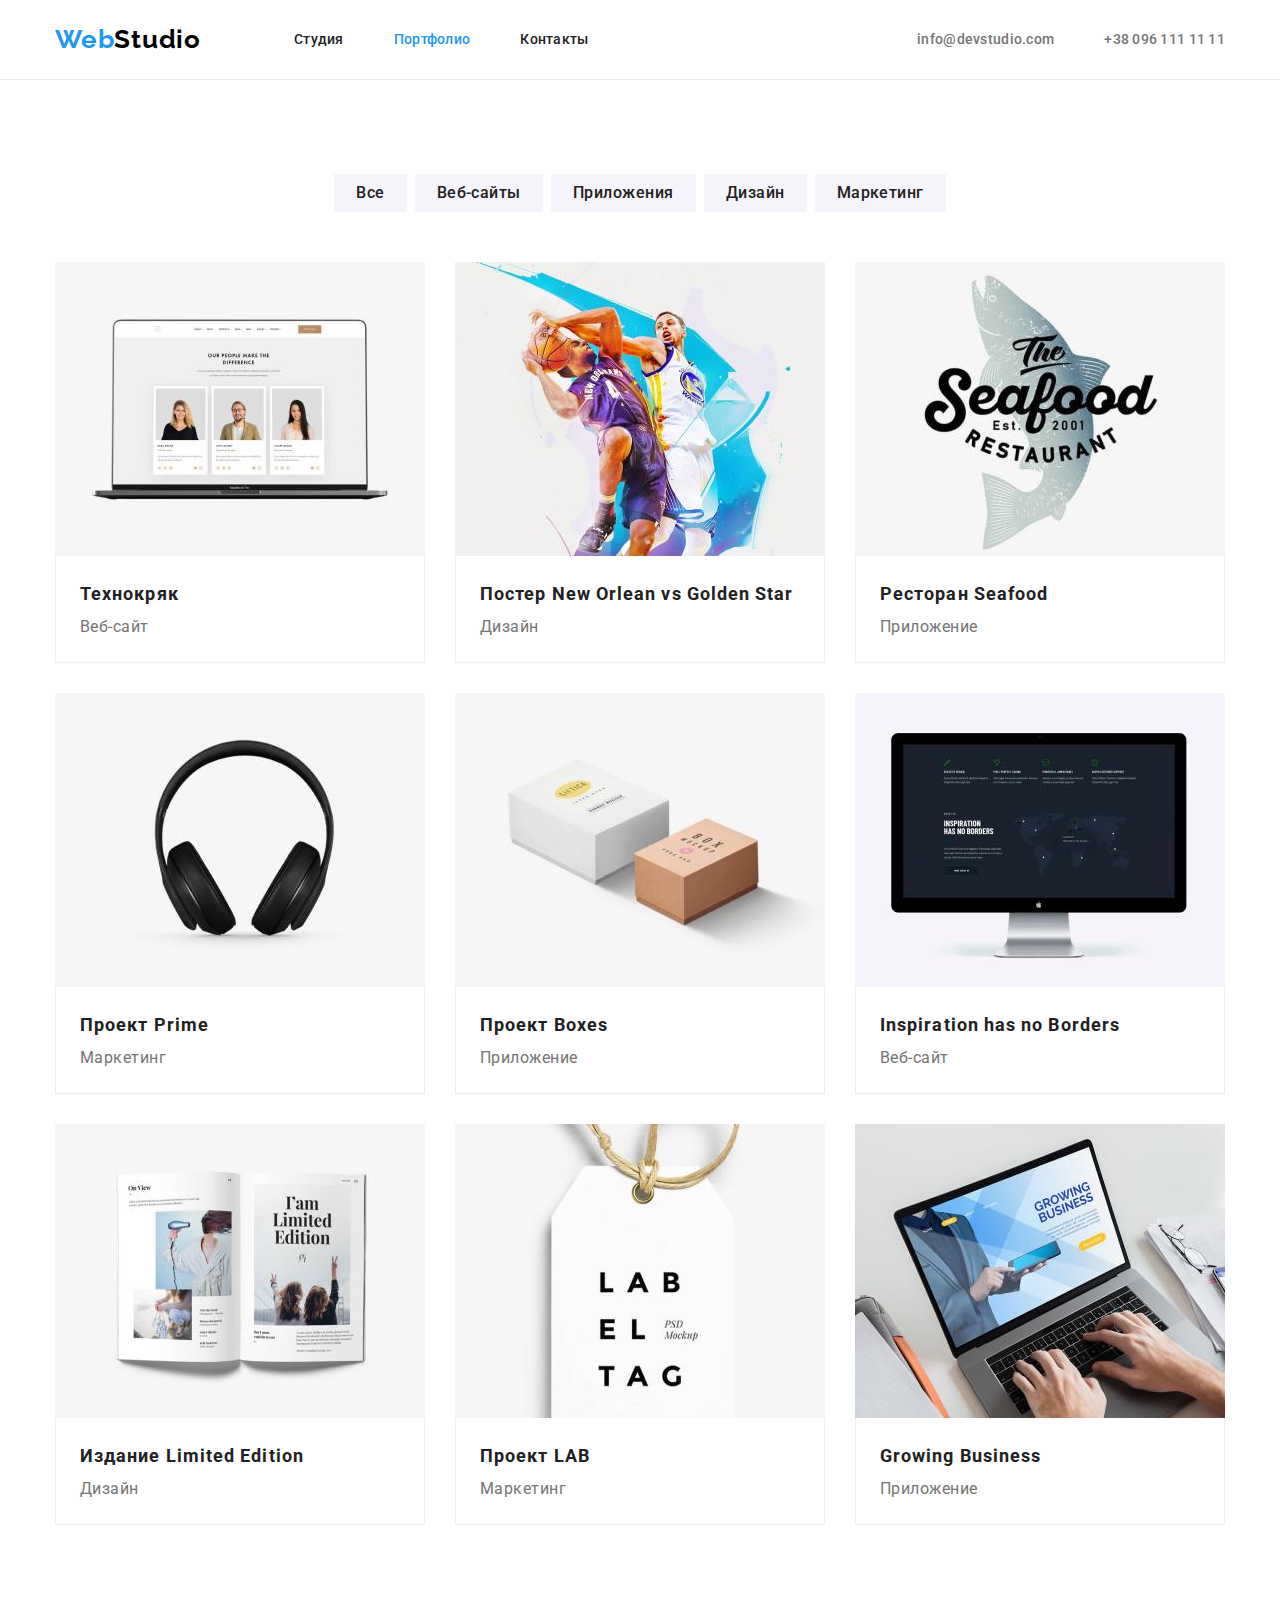
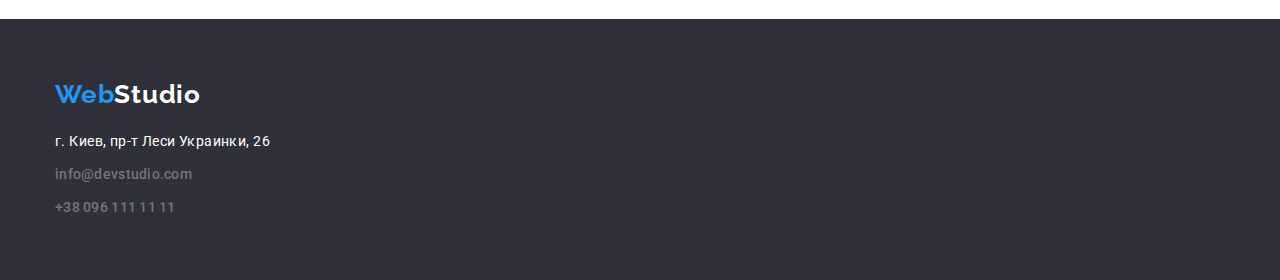
==== commit 9b274d76: "Makes changes due to mentor`s recommendations" ====
--- a/portfolio.html
+++ b/portfolio.html
@@ -16,7 +16,7 @@
   </head>
   <body>
     <header class="header">
-      <div class="container">
+      <div class="container header-container">
         <nav class="nav">
           <a
             href="https://aleksgtd.github.io/goit-markup-hw-02/"
@@ -26,27 +26,27 @@
             ><span class="right-header">Studio</span></a
           >
           <ul class="list site-nav">
-            <li class="item">
+            <li class="item site-nav-item">
               <a href="./index.html" class="link site-nav-link">Студия</a>
             </li>
-            <li class="item">
+            <li class="item site-nav-item">
               <a href="portfolio.html" class="link site-nav-link current"
                 >Портфолио</a
               >
             </li>
-            <li class="item">
+            <li class="item site-nav-item">
               <a href="" class="link site-nav-link">Контакты</a>
             </li>
           </ul>
         </nav>
 
         <ul class="list contacts">
-          <li class="item">
+          <li class="item header-contacts-item">
             <a href="mailto:info@devstudio.com" class="link contacts-link"
               >info@devstudio.com</a
             >
           </li>
-          <li class="item">
+          <li class="item header-contacts-item">
             <a href="tel:+380961111111" class="link contacts-link"
               >+38 096 111 11 11</a
             >
@@ -57,50 +57,47 @@
 
     <main>
       <section class="portfolio section">
+        <h1 class="visually-hidden">Портфолио</h1>
         <div class="container">
-          <ul class="list buttons-list">
-            <li class="item">
+          <ul class="list portfolio-buttons-list">
+            <li class="item portfolio-buttons-list-item">
               <button type="button" class="button portfolio-btn">Все</button>
             </li>
-            <li class="item">
+            <li class="item portfolio-buttons-list-item">
               <button type="button" class="button portfolio-btn">
                 Веб-сайты
               </button>
             </li>
-            <li class="item">
+            <li class="item portfolio-buttons-list-item">
               <button type="button" class="button portfolio-btn">
                 Приложения
               </button>
             </li>
-            <li class="item">
+            <li class="item portfolio-buttons-list-item">
               <button type="button" class="button portfolio-btn">Дизайн</button>
             </li>
-            <li class="item">
+            <li class="item portfolio-buttons-list-item">
               <button type="button" class="button portfolio-btn">
                 Маркетинг
               </button>
             </li>
           </ul>
 
-          <ul class="list images-list">
-            <li class="item">
+          <ul class="list portfolio-images-list">
+            <li class="item portfolio-images-list-item">
               <img
                 src="./images-portfolio/img-web-site.jpg"
                 alt="ноутбук с открытым сайтом"
-                width="370"
-                height="294"
               />
               <div class="portfolio-image-desc">
                 <h2 class="portfolio-title">Технокряк</h2>
                 <p class="portfolio-desc">Веб-сайт</p>
               </div>
             </li>
-            <li class="item">
+            <li class="item portfolio-images-list-item">
               <img
                 src="./images-portfolio/img-design.jpg"
                 alt="постер баскетбольной игры"
-                width="370"
-                height="294"
               />
               <div class="portfolio-image-desc">
                 <h2 class="portfolio-title">
@@ -109,12 +106,10 @@
                 <p class="portfolio-desc">Дизайн</p>
               </div>
             </li>
-            <li class="item">
+            <li class="item portfolio-images-list-item">
               <img
                 src="./images-portfolio/img-seafood.jpg"
                 alt="логотип ресторана"
-                width="370"
-                height="294"
               />
               <div class="portfolio-image-desc">
                 <h2 class="portfolio-title">
@@ -123,12 +118,10 @@
                 <p class="portfolio-desc">Приложение</p>
               </div>
             </li>
-            <li class="item">
+            <li class="item portfolio-images-list-item">
               <img
                 src="./images-portfolio/img-project-prime.jpg"
                 alt="наушники"
-                width="370"
-                height="294"
               />
               <div class="portfolio-image-desc">
                 <h2 class="portfolio-title">
@@ -137,12 +130,10 @@
                 <p class="portfolio-desc">Маркетинг</p>
               </div>
             </li>
-            <li class="item">
+            <li class="item portfolio-images-list-item">
               <img
                 src="./images-portfolio/img-project-boxes.jpg"
                 alt="коробки"
-                width="370"
-                height="294"
               />
               <div class="portfolio-image-desc">
                 <h2 class="portfolio-title">
@@ -151,12 +142,10 @@
                 <p class="portfolio-desc">Приложение</p>
               </div>
             </li>
-            <li class="item">
+            <li class="item portfolio-images-list-item">
               <img
                 src="./images-portfolio/img-inspiration-no-borders.jpg"
                 alt="монитор компьютера"
-                width="370"
-                height="294"
               />
               <div class="portfolio-image-desc">
                 <h2 lang="en" class="portfolio-title">
@@ -165,12 +154,10 @@
                 <p class="portfolio-desc">Веб-сайт</p>
               </div>
             </li>
-            <li class="item">
+            <li class="item portfolio-images-list-item">
               <img
                 src="./images-portfolio/img-limited-edition.jpg"
                 alt="открытая книга"
-                width="370"
-                height="294"
               />
               <div class="portfolio-image-desc">
                 <h2 class="portfolio-title">
@@ -179,12 +166,10 @@
                 <p class="portfolio-desc">Дизайн</p>
               </div>
             </li>
-            <li class="item">
+            <li class="item portfolio-images-list-item">
               <img
                 src="./images-portfolio/img-project-lab.jpg"
                 alt="бирка с текстом"
-                width="370"
-                height="294"
               />
               <div class="portfolio-image-desc">
                 <h2 class="portfolio-title">
@@ -193,12 +178,10 @@
                 <p class="portfolio-desc">Маркетинг</p>
               </div>
             </li>
-            <li class="item">
+            <li class="item portfolio-images-list-item">
               <img
                 src="./images-portfolio/img-growing-business.jpg"
                 alt="открытый ноутбук"
-                width="370"
-                height="294"
               />
               <div class="portfolio-image-desc">
                 <h2 lang="en" class="portfolio-title">Growing Business</h2>
@@ -215,23 +198,23 @@
         <a
           href="https://aleksgtd.github.io/goit-markup-hw-02/"
           lang="en"
-          class="link logo"
+          class="link logo footer-logo"
           ><span class="left">Web</span
           ><span class="right-footer">Studio</span></a
         >
         <address class="address">
           <ul class="list">
-            <li class="item">
+            <li class="item footer-item">
               <a href="" class="link contacts-physical"
                 >г. Киев, пр-т Леси Украинки, 26</a
               >
             </li>
-            <li class="item">
+            <li class="item footer-item">
               <a href="mailto:info@devstudio.com" class="link contacts-link"
                 >info@devstudio.com</a
               >
             </li>
-            <li class="item">
+            <li class="item footer-item">
               <a href="tel:+380961111111" class="link contacts-link"
                 >+38 096 111 11 11</a
               >
--- a/css/styles.css
+++ b/css/styles.css
@@ -31,6 +31,12 @@
   margin: 0 auto;
 }
 
+img {
+  display: block;
+  max-width: 100%;
+  height: auto;
+}
+
 .list {
   list-style: none;
   padding: 0;
@@ -51,9 +57,9 @@
   text-decoration: none;
 }
 
-.site-nav-link,
-.contacts-link {
-  margin: 0 0 0 50px;
+.site-nav-item:not(:last-child),
+.header-contacts-item:not(:last-child) {
+  margin: 0 50px 0 0;
 }
 
 .logo {
@@ -94,14 +100,14 @@
   border-style: solid;
 }
 
-.header .container,
+.header-container,
 .nav,
 .site-nav,
 .contacts {
   display: flex;
 }
 
-.header .container,
+.header-container,
 .nav,
 .contacts {
   justify-content: space-between;
@@ -162,32 +168,30 @@
   letter-spacing: 0.02em;
 }
 
+.visually-hidden {
+  position: absolute;
+  width: 1px;
+  height: 1px;
+  margin: -1px;
+  padding: 0;
+  overflow: hidden;
+  border: 0;
+  clip: rect(0 0 0 0);
+}
+
 /*-footer-*/
 
 .footer {
   background-color: var(--background-color-dark);
-}
-
-.address .link {
-  margin: 0;
-}
-
-.footer {
   padding: 60px 0;
 }
 
-.footer .container,
-.address {
-  display: flex;
-  flex-direction: column;
-  align-items: flex-start;
-}
-
-.footer .logo {
+.footer-logo {
+  display: inline-block;
   margin: 0 0 20px 0;
 }
 
-.footer .item:not(:last-child) {
+.footer-item:not(:last-child) {
   margin-bottom: 9px;
 }
 
@@ -206,32 +210,35 @@
   color: #ffffff;
 }
 
-.footer-contacts {
-  color: var(--contacts-color);
-}
-
 /*-studio page-*/
 
-/*-primery-section-*/
-.primery-section {
+/*-hero-section-*/
+
+.hero-section {
   background-color: var(--background-color-dark);
 }
 
-.primery-section .container {
+.hero-section-container {
   display: flex;
   flex-direction: column;
   align-items: center;
-  padding: 106px 0;
-}
-
-.button.order-btn {
-  display: inline-block;
+  padding: 200px 0;
+}
+
+.order-btn {
   width: 200px;
   height: 50px;
   margin-top: 30px;
-}
-
-.primery-title {
+  font-weight: 700;
+  font-size: 16px;
+  line-height: 1.88;
+  text-align: center;
+  letter-spacing: 0.06em;
+  color: #fff;
+  background-color: #2196f3;
+}
+
+.hero-section-title {
   color: var(--primery-title-color);
   font-weight: 900;
   font-size: 44px;
@@ -241,79 +248,56 @@
   text-transform: uppercase;
 }
 
-.primery-section > .button {
-  font-weight: 700;
-  font-size: 16px;
-  line-height: 1.88;
-  display: flex;
-  text-align: center;
-  letter-spacing: 0.06em;
-}
-
-.button.order-btn {
-  color: #fff;
-  background-color: #2196f3;
-}
-
 .button.order-btn:hover,
 .button.order-btn:focus {
   background-color: #188ce8;
 }
 
-/*-secondary-section-*/
-.secondary-section .container {
-  display: flex;
-}
-
-.secondary-section .list {
+/*-features-section-*/
+
+.features-section-list {
   display: flex;
   justify-content: space-between;
 }
 
-.secondary-section .item {
+.features-section-item {
   width: 270px;
 }
 
-.secondary-section .item:not(:last-child) {
+.features-section-item:not(:last-child) {
   margin: 0 30px 0 0;
 }
 
-.secondary-section-text {
+.features-section-subtitle {
+  color: var(--title-color);
+  font-weight: 700;
+  font-size: 14px;
+  line-height: 1.14;
+  letter-spacing: 0.03em;
+  text-transform: uppercase;
+}
+
+.features-section-text {
+  color: var(--text-color);
+  font-size: 14px;
+  line-height: 1.71;
+  letter-spacing: 0.03em;
   margin: 10px 0 0 0;
 }
 
-.secondary-section-undertitle {
-  color: var(--title-color);
-  font-weight: 700;
-  font-size: 14px;
-  line-height: 1.14;
-  letter-spacing: 0.03em;
-  text-transform: uppercase;
-}
-
-.secondary-section-text {
-  color: var(--text-color);
-  font-size: 14px;
-  line-height: 1.71;
-  letter-spacing: 0.03em;
-}
-
-/*-third-section-*/
-.section.third-section {
-  padding: 0 0 94px 0;
-}
-
-.third-section .list {
+/*-activities-section-*/
+
+.activities-section-list {
   display: flex;
   justify-content: space-between;
   margin-top: 50px;
 }
 
-.third-section .item:not(:last-child) {
+.activities-section-item:not(:last-child) {
   margin-right: 30px;
 }
 
-.third-section-title {
+.activities-section-title {
   color: var(--title-color);
   font-weight: 700;
   font-size: 36px;
@@ -322,34 +306,27 @@
   letter-spacing: 0.03em;
 }
 
-/*-forth-section-*/
-.forth-section {
+/*-team-section-*/
+
+.team-section {
   background-color: #f5f4fa;
 }
 
-.forth-section .list {
+.team-section-list {
   display: flex;
   justify-content: space-between;
   margin-top: 50px;
 }
 
-.forth-section .item {
+.team-section-item {
   background-color: #ffffff;
 }
 
-.forth-section .item:not(:last-child) {
+.team-section-item:not(:last-child) {
   margin-right: 30px;
 }
 
-.forth-section-undertitle {
-  margin: 30px 0 10px 0;
-}
-
-.forth-section-text {
-  margin-bottom: 30px;
-}
-
-.forth-section-title {
+.team-section-title {
   color: var(--title-color);
   font-weight: 700;
   font-size: 36px;
@@ -358,16 +335,17 @@
   letter-spacing: 0.03em;
 }
 
-.forth-section-undertitle {
+.team-section-subtitle {
   color: var(--title-color);
   font-weight: 500;
   font-size: 16px;
   line-height: 1.19;
   text-align: center;
   letter-spacing: 0.03em;
-}
-
-.forth-section-text {
+  margin: 0 0 10px 0;
+}
+
+.team-section-text {
   color: var(--text-color);
   font-size: 16px;
   line-height: 1.19;
@@ -375,6 +353,10 @@
   letter-spacing: 0.03em;
 }
 
+.team-section-item-desc {
+  padding: 30px 0;
+}
+
 /*-portfolio page-*/
 
 .portfolio {
@@ -390,21 +372,19 @@
   letter-spacing: 0.03em;
 }
 
-.buttons-list {
+.portfolio-buttons-list {
   display: flex;
   justify-content: center;
-}
-
-.buttons-list .item:not(:last-child) {
+  margin-bottom: 50px;
+}
+
+.portfolio-buttons-list-item:not(:last-child) {
   margin-right: 8px;
-}
-
-.buttons-list {
-  margin-bottom: 50px;
 }
 
 .portfolio-btn {
   border-style: none;
+  padding: 6px 22px;
 }
 
 /*-images-section-*/
@@ -423,24 +403,24 @@
   letter-spacing: 0.03em;
 }
 
-.images-list {
+.portfolio-images-list {
   display: flex;
   flex-wrap: wrap;
-}
-
-.images-list .item:not(:nth-child(3n)) {
+  margin-top: -30px;
+  margin-right: -30px;
+}
+
+.portfolio-images-list-item {
+  margin-top: 30px;
   margin-right: 30px;
-}
-
-.images-list .item:not(:nth-child(-n + 3)) {
-  margin-top: 30px;
+  flex-basis: calc((100% - 90px) / 3);
 }
 
 .portfolio-image-desc {
-  width: 322px;
-  margin: 20px 24px;
-}
-
-.portfolio-title {
-  margin-bottom: 4px;
-}
+  padding: 20px 24px;
+  border-left: #eeeeee;
+  border-bottom: #eeeeee;
+  border-right: #eeeeee;
+  border-width: 0 1px 1px 1px;
+  border-style: solid;
+}
